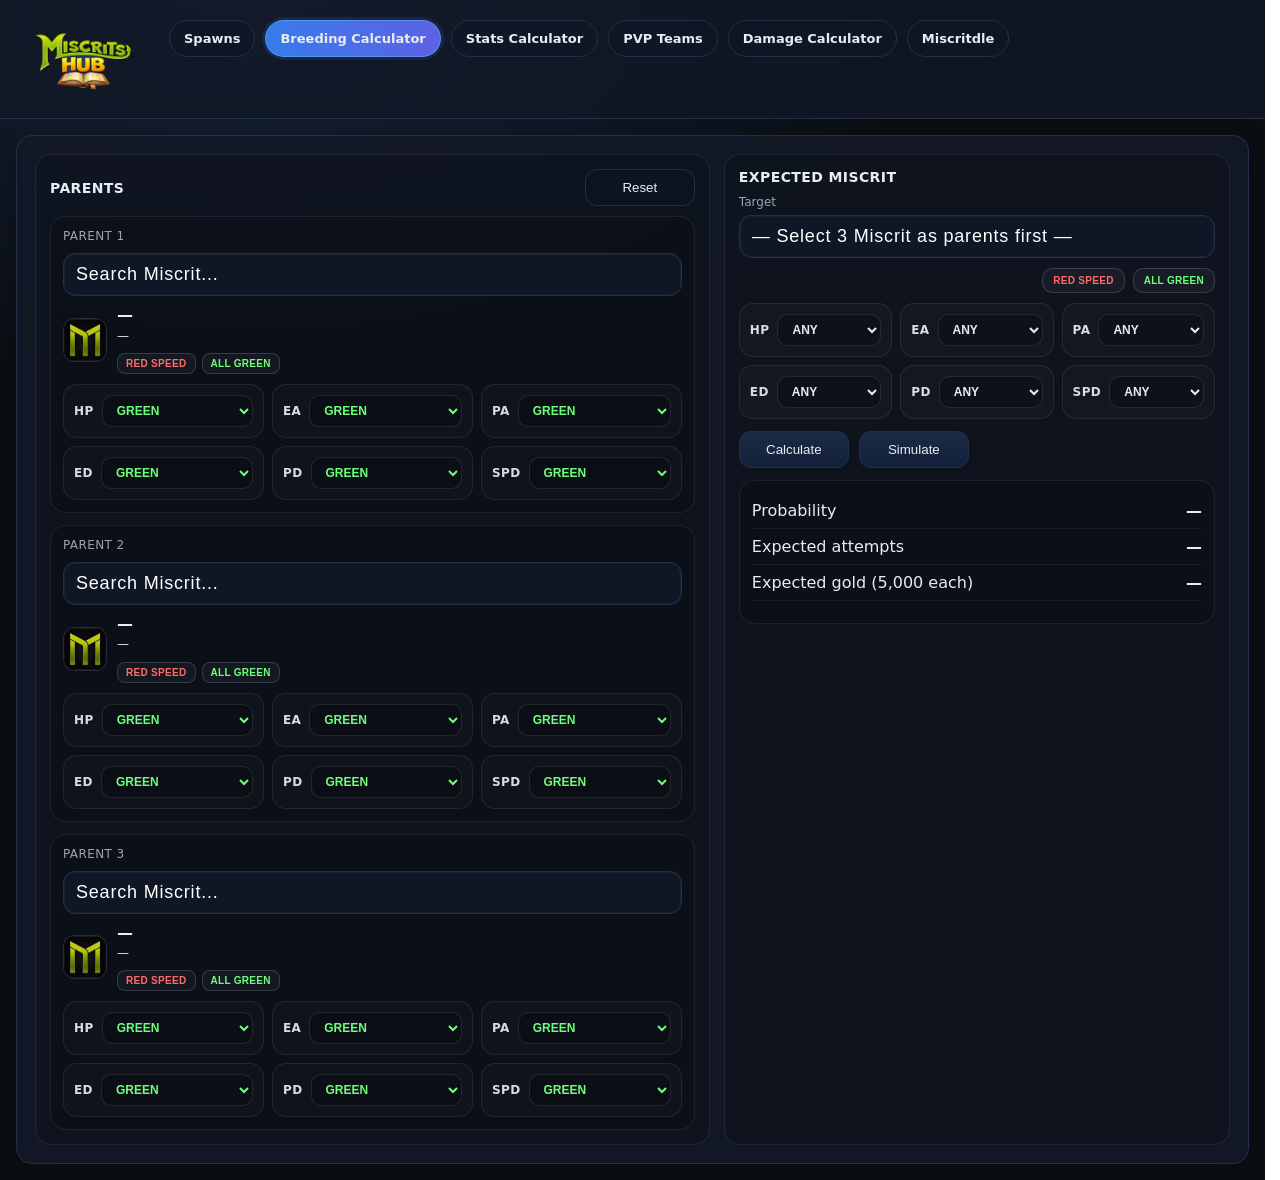
==== html/breeding.html @ 849c6f5f "new format for pvp teams" ====
<!doctype html>
<html lang="es">
<head>
  <meta charset="utf-8" />
  <meta name="viewport" content="width=device-width,initial-scale=1" />
  <title>Breeding Calculator | Miscrits Hub</title>

  <link rel="stylesheet" href="../styles.css" />
  <link rel="stylesheet" href="../styles/breeding_calculator.css" />

  <link rel="icon" href="../assets/images/logo.png" sizes="32x32">
  <link rel="apple-touch-icon" href="../assets/images/logo.png">
</head>

<body>
  <header class="top">
    <div class="wrap topbar">
      <a class="brand" href="../index.html" aria-label="Ir a Miscrits Hub">
        <img src="../assets/images/logo.png" alt="Miscrits Hub" class="brand__logo" draggable="false" />
      </a>

      <nav class="topnav topnav--header" aria-label="Navegación principal">
        <a class="topnav__link" href="../index.html">Spawns</a>
				<a class="topnav__link is-active" href="./breeding.html">Breeding Calculator</a>
        <a class="topnav__link" href="../html/statscalculator.html">Stats Calculator</a>
        <a class="topnav__link" href="./pvp.html">PVP Teams</a>
        <a class="topnav__link" href="./damage.html">Damage Calculator</a>
        <a class="topnav__link" href="./miscritdle.html">Miscritdle</a>
      </nav>
    </div>
  </header>

  <main class="wrap">
    <section class="card breeding">
      <div class="breeding__grid">

        <!-- PARENTS -->
        <div class="breeding__panel">
          <div class="breeding__panelHead">
            <h2 class="breeding__title">Parents</h2>
            <button id="br-reset" class="btn ghost" type="button">Reset</button>
          </div>

          <div class="breeding__parents">

            <!-- Parent A -->
            <div class="br-parent" data-parent="0">
              <div class="br-parent__top">
                <div class="br-parent__label">Parent 1</div>

                <div class="miscritpicker miscritpicker--br">
                  <input id="br-pick-0" class="dmgx__search" type="text" placeholder="Search Miscrit..." autocomplete="off">
                  <div id="br-dd-0" class="miscritpicker__dropdown" hidden></div>
                </div>
								<div class="br-parent__mini">
									<img id="br-avatar-0" class="br-avatar" src="../assets/images/miscrits_avatar/preset_avatar.png" alt="">
									<div class="br-parent__info">
										<div id="br-name-0" class="br-name">—</div>
										<div id="br-meta-0" class="br-meta muted">—</div>

										<div class="br-presets">
											<button class="br-preset" data-parent="0" data-type="red-speed">RED SPEED</button>
											<button class="br-preset" data-parent="0" data-type="all-green">ALL GREEN</button>
										</div>
									</div>
								</div>						
              </div>

              <div class="br-stats">
                <div class="br-stat"><span>HP</span>
                  <select class="br-color" data-parent="0" data-stat="hp">
                    <option>White</option><option selected>Green</option><option>Red</option>
                  </select>
                </div>
                <div class="br-stat"><span>EA</span>
                  <select class="br-color" data-parent="0" data-stat="ea">
                    <option>White</option><option selected>Green</option><option>Red</option>
                  </select>
                </div>
                <div class="br-stat"><span>PA</span>
                  <select class="br-color" data-parent="0" data-stat="pa">
                    <option>White</option><option selected>Green</option><option>Red</option>
                  </select>
                </div>
                <div class="br-stat"><span>ED</span>
                  <select class="br-color" data-parent="0" data-stat="ed">
                    <option>White</option><option selected>Green</option><option>Red</option>
                  </select>
                </div>
                <div class="br-stat"><span>PD</span>
                  <select class="br-color" data-parent="0" data-stat="pd">
                    <option>White</option><option selected>Green</option><option>Red</option>
                  </select>
                </div>
                <div class="br-stat"><span>SPD</span>
                  <select class="br-color" data-parent="0" data-stat="spd">
                    <option>White</option><option selected>Green</option><option>Red</option>
                  </select>
                </div>
              </div>
            </div>

            <!-- Parent B -->
            <div class="br-parent" data-parent="1">
              <div class="br-parent__top">
                <div class="br-parent__label">Parent 2</div>

                <div class="miscritpicker miscritpicker--br">
                  <input id="br-pick-1" class="dmgx__search" type="text" placeholder="Search Miscrit..." autocomplete="off">
                  <div id="br-dd-1" class="miscritpicker__dropdown" hidden></div>
                </div>
								<div class="br-parent__mini">
									<img id="br-avatar-1" class="br-avatar" src="../assets/images/miscrits_avatar/preset_avatar.png" alt="">

									<div class="br-parent__info">
										<div id="br-name-1" class="br-name">—</div>
										<div id="br-meta-1" class="br-meta muted">—</div>

										<div class="br-presets">
											<button class="br-preset" data-parent="1" data-type="red-speed">RED SPEED</button>
											<button class="br-preset" data-parent="1" data-type="all-green">ALL GREEN</button>
										</div>
									</div>
								</div>
              </div>

              <div class="br-stats">
                <div class="br-stat"><span>HP</span>
                  <select class="br-color" data-parent="1" data-stat="hp">
                    <option>White</option><option selected>Green</option><option>Red</option>
                  </select>
                </div>
                <div class="br-stat"><span>EA</span>
                  <select class="br-color" data-parent="1" data-stat="ea">
                    <option>White</option><option selected>Green</option><option>Red</option>
                  </select>
                </div>
                <div class="br-stat"><span>PA</span>
                  <select class="br-color" data-parent="1" data-stat="pa">
                    <option>White</option><option selected>Green</option><option>Red</option>
                  </select>
                </div>
                <div class="br-stat"><span>ED</span>
                  <select class="br-color" data-parent="1" data-stat="ed">
                    <option>White</option><option selected>Green</option><option>Red</option>
                  </select>
                </div>
                <div class="br-stat"><span>PD</span>
                  <select class="br-color" data-parent="1" data-stat="pd">
                    <option>White</option><option selected>Green</option><option>Red</option>
                  </select>
                </div>
                <div class="br-stat"><span>SPD</span>
                  <select class="br-color" data-parent="1" data-stat="spd">
                    <option>White</option><option selected>Green</option><option>Red</option>
                  </select>
                </div>
              </div>
            </div>

            <!-- Parent C -->
            <div class="br-parent" data-parent="2">
              <div class="br-parent__top">
                <div class="br-parent__label">Parent 3</div>

                <div class="miscritpicker miscritpicker--br">
                  <input id="br-pick-2" class="dmgx__search" type="text" placeholder="Search Miscrit..." autocomplete="off">
                  <div id="br-dd-2" class="miscritpicker__dropdown" hidden></div>
                </div>

								<div class="br-parent__mini">
									<img id="br-avatar-2" class="br-avatar" src="../assets/images/miscrits_avatar/preset_avatar.png" alt="">

									<div class="br-parent__info">
										<div id="br-name-2" class="br-name">—</div>
										<div id="br-meta-2" class="br-meta muted">—</div>

										<div class="br-presets">
											<button class="br-preset" data-parent="2" data-type="red-speed">RED SPEED</button>
											<button class="br-preset" data-parent="2" data-type="all-green">ALL GREEN</button>
										</div>
									</div>
								</div>
              </div>

              <div class="br-stats">
                <div class="br-stat"><span>HP</span>
                  <select class="br-color" data-parent="2" data-stat="hp">
                    <option>White</option><option selected>Green</option><option>Red</option>
                  </select>
                </div>
                <div class="br-stat"><span>EA</span>
                  <select class="br-color" data-parent="2" data-stat="ea">
                    <option>White</option><option selected>Green</option><option>Red</option>
                  </select>
                </div>
                <div class="br-stat"><span>PA</span>
                  <select class="br-color" data-parent="2" data-stat="pa">
                    <option>White</option><option selected>Green</option><option>Red</option>
                  </select>
                </div>
                <div class="br-stat"><span>ED</span>
                  <select class="br-color" data-parent="2" data-stat="ed">
                    <option>White</option><option selected>Green</option><option>Red</option>
                  </select>
                </div>
                <div class="br-stat"><span>PD</span>
                  <select class="br-color" data-parent="2" data-stat="pd">
                    <option>White</option><option selected>Green</option><option>Red</option>
                  </select>
                </div>
                <div class="br-stat"><span>SPD</span>
                  <select class="br-color" data-parent="2" data-stat="spd">
                    <option>White</option><option selected>Green</option><option>Red</option>
                  </select>
                </div>
              </div>
            </div>

          </div>
        </div>

        <div class="breeding__panel">
          <div class="breeding__panelHead">
            <h2 class="breeding__title">Expected Miscrit</h2>
          </div>

          <div class="breeding__goal">
            <div class="field">
              <label for="br-target">Target</label>

              <div class="miscritpicker miscritpicker--br">
                <input
                  id="br-target"
                  class="dmgx__search"
                  type="text"
                  placeholder="— Selecciona primero los 3 padres —"
                  autocomplete="off"
                  disabled
                >
                <div id="br-dd-target" class="miscritpicker__dropdown" hidden></div>
              </div>

              <input id="br-target-id" type="hidden" value="">
            </div>

					<div class="br-goalPresets">
						<button class="br-preset br-preset--goal" data-scope="goal" data-type="red-speed" type="button">RED SPEED</button>
						<button class="br-preset br-preset--goal" data-scope="goal" data-type="all-green" type="button">ALL GREEN</button>
					</div>

            <div class="breeding__desired">
              <div class="br-stats br-stats--desired">
                <div class="br-stat"><span>HP</span>
                  <select class="br-desired" data-stat="hp">
                    <option selected>Any</option><option>White</option><option>Green</option><option>Red</option>
                  </select>
                </div>
                <div class="br-stat"><span>EA</span>
                  <select class="br-desired" data-stat="ea">
                    <option selected>Any</option><option>White</option><option>Green</option><option>Red</option>
                  </select>
                </div>
                <div class="br-stat"><span>PA</span>
                  <select class="br-desired" data-stat="pa">
                    <option selected>Any</option><option>White</option><option>Green</option><option>Red</option>
                  </select>
                </div>
                <div class="br-stat"><span>ED</span>
                  <select class="br-desired" data-stat="ed">
                    <option selected>Any</option><option>White</option><option>Green</option><option>Red</option>
                  </select>
                </div>
                <div class="br-stat"><span>PD</span>
                  <select class="br-desired" data-stat="pd">
                    <option selected>Any</option><option>White</option><option>Green</option><option>Red</option>
                  </select>
                </div>
                <div class="br-stat"><span>SPD</span>
                  <select class="br-desired" data-stat="spd">
                    <option selected>Any</option><option>White</option><option>Green</option><option>Red</option>
                  </select>
                </div>
              </div>
            </div>

            <div class="breeding__actions">
              <button id="br-calc" class="btn" type="button">Calculate</button>
              <button id="br-simulate" class="btn" type="button">Simulate</button>
            </div>

            <div id="br-status" class="muted breeding__status"></div>

            <div class="breeding__result">
              <div class="breeding__resultRow">
                <div class="muted">Probability</div>
                <div id="br-prob" class="breeding__value">—</div>
              </div>
              <div class="breeding__resultRow">
                <div class="muted">Expected attempts</div>
                <div id="br-attempts" class="breeding__value">—</div>
              </div>
              <div class="breeding__resultRow">
                <div class="muted">Expected gold (5,000 each)</div>
                <div id="br-gold" class="breeding__value">—</div>
              </div>

              <div class="breeding__breakdown muted" id="br-breakdown"></div>
            </div>
	
						<section id="br-simCard" class="br-sim" hidden>
							<div class="br-sim__head">
								<div class="br-sim__title">Simulation result</div>
								<div class="br-sim__sub muted">Each click rolls a new breeding outcome.</div>
							</div>

							<div class="br-sim__body">
								<div class="br-sim__mini">
									<img id="br-simAvatar" class="br-sim__avatar" src="../assets/images/miscrits_avatar/preset_avatar.png" alt="">
									<div class="br-sim__info">
										<div id="br-simName" class="br-sim__name">—</div>
										<div id="br-simMeta" class="br-sim__meta muted">—</div>
									</div>
								</div>

								<div id="br-simStats" class="br-sim__stats"></div>
							</div>
						</section>


          </div>
        </div>

      </div>
    </section>
  </main>

  <script src="../js/breeding.js"></script>
</body>
</html>
---- styles.css ----
:root{
  --bg:#0b0f14;
  --card:#121926;
  --muted:#9aa4b2;
  --text:#e6edf3;
  --line:#223049;
  --accent:#7aa2ff;
  --accent2:#4ade80;
  --danger:#fb7185;
  --radius:16px;
}

@font-face {
  font-family: "Louis";
  src: url("../assets/fonts/Louis.ttf") format("truetype");
  font-weight: normal;
  font-style: normal;
  font-display: swap;
}

@font-face {
  font-family: "Montserrat";
  src: url("../assets/fonts/Montserrat-Black.otf") format("opentype");
  font-weight: normal;
  font-style: normal;
  font-display: swap;
}

/* ===============================
   Base / Reset
================================ */
*{ box-sizing:border-box; }

html{
  scrollbar-gutter: stable;
  overflow-y: auto;
}

body{
  margin:0;
  font-family: ui-sans-serif, system-ui, -apple-system, Segoe UI, Roboto, Arial;
  background: radial-gradient(1200px 700px at 20% 0%, #15223a 0%, var(--bg) 55%);
  color:var(--text);
}

.wrap{
  max-width:1280px;
  margin:0 auto;
  padding:16px;
  min-width:0;
}

/* ===============================
   Top Header / Nav
================================ */
.top{
  border-bottom:1px solid var(--line);
  background: rgba(18,25,38,.75);
  backdrop-filter: blur(10px);
  position: sticky;
  top: 0;
  z-index: 10;
}

.topbar{
  display:flex;
  align-items:flex-start;
  gap:18px;
  padding-top:14px;
  padding-bottom:14px;
}

.top h1{ margin:8px 0 2px; font-size:28px; }
.top p{ margin:0 0 10px; color:var(--muted); }

.topnav{
  display:flex;
  gap:10px;
}

.topnav__link{
  display:inline-flex;
  align-items:center;
  justify-content:center;
  padding:10px 14px;
  border-radius:999px;
  border:1px solid var(--line);
  background: rgba(15,22,36,.65);
  color: var(--text);
  text-decoration:none;
  font-weight:800;
  font-size:13px;
  transition: border-color .15s ease, transform .15s ease, filter .15s ease;
}

.topnav__link:hover{
  transform: translateY(-1px);
  border-color: rgba(96,165,250,.35);
  filter: brightness(1.05);
}

.topnav__link.is-active{
  background: linear-gradient(90deg, rgba(59,130,246,.95), rgba(99,102,241,.95));
  border-color: rgba(96,165,250,.65);
  box-shadow: 0 0 0 3px rgba(59,130,246,.14);
}

/* ===============================
   Card / Buttons / Inputs
================================ */
.card{
  background: rgba(18,25,38,.9);
  border:1px solid var(--line);
  border-radius: var(--radius);
  box-shadow: 0 10px 30px rgba(0,0,0,.25);
}

.field label{
  display:block;
  font-size:12px;
  color:var(--muted);
  margin:0 0 6px;
}

input[type="text"], select{
  width:100%;
  padding:10px 12px;
  border-radius:12px;
  border:1px solid var(--line);
  outline:none;
  background:#0f1624;
  color:var(--text);
}

input[type="checkbox"]{
  width:auto;
  padding:0;
  border:0;
  background:transparent;
}

input::placeholder{ color:#6b778b; }

.btn{
  padding:10px 12px;
  border-radius:12px;
  border:1px solid var(--line);
  background: linear-gradient(180deg, #1b2a45, #13203a);
  color:var(--text);
  cursor:pointer;
  min-width:110px;
}

.btn:hover{ border-color:#2f4468; }
.btn.ghost{ background:transparent; }

/* ===============================
   Filters
================================ */
.filters{
  display:grid;
  grid-template-columns: 1.2fr .8fr 1fr auto;
  gap:12px;
  padding:14px;
  align-items:end;
}

.actions{
  display:flex;
  gap:10px;
  justify-content:flex-end;
}

/* ===============================
   Meta / Results Grid
================================ */
.meta{ margin:14px 2px; }
#count{ color:var(--muted); font-size:13px; }

.grid{
  display:grid;
  grid-template-columns: repeat(3, 1fr);
  gap:14px;
  padding-bottom:18px;
  min-width:0;
}

.empty{
  grid-column:1/-1;
  padding:18px;
  color:var(--muted);
  text-align:center;
}

/* ===============================
   Miscrit Card
================================ */
.miscrit{
  padding:14px;
  content-visibility: auto;
  contain-intrinsic-size: 200px;
}

.miscrit__head{
  display:flex;
  justify-content:space-between;
  gap:10px;
  align-items:flex-start;
  padding-bottom:10px;
  border-bottom:1px dashed var(--line);
  margin-bottom:10px;
}

.miscrit__left{
  display:flex;
  gap:12px;
  align-items:center;
  min-width:0;
}

.miscrit__avatar{
  width:48px;
  height:48px;
  object-fit:contain;
  border-radius:10px;
  background:#0f1624;
  border:1px solid var(--line);
  flex: 0 0 auto;
}

.miscrit__name{
  margin:0;
  font-size:18px;
}

.miscrit__type{
  color:var(--muted);
  font-size:13px;
  margin-top:4px;
  display:flex;
  align-items:center;
  gap:6px;
}

.type-icon{
  width:18px;
  height:18px;
  object-fit:contain;
  vertical-align:middle;
}

.badge{
  font-size:12px;
  padding:6px 10px;
  border-radius:999px;
  border:1px solid var(--line);
  background:#0f1624;
  font-weight:600;
  flex: 0 0 auto;
}

.badge--common{ color:#d8d8d8; }
.badge--rare{ color:#60a5fa; }
.badge--epic{ color:#00ff00; }
.badge--exotic{ color:#a78bfa; }
.badge--legendary{
  color:#facc15;
  text-shadow: 0 0 6px rgba(250,204,21,.35);
  border-color: rgba(250,204,21,.5);
}

/* ===============================
   Spawns
================================ */
.spawns{
  display:flex;
  flex-direction:column;
  gap:10px;
}

.spawn{
  padding:10px;
  border:1px solid var(--line);
  border-radius:14px;
  background:#0f1624;
  position: relative;
  overflow:hidden;
}

.spawn__top{
  display:flex;
  justify-content:space-between;
  gap:10px;
  align-items:center;
  margin-bottom:6px;
  min-width:0;
}

.spawn__place{ font-weight:600; }
.spawn__lvl{ color:var(--muted); font-size:12px; }

.pills{ display:flex; flex-wrap:wrap; gap:8px; }

.pill{
  font-size:12px;
  padding:6px 10px;
  border-radius:999px;
  border:1px solid var(--line);
  background: rgba(122,162,255,.12);
  color: var(--accent);
}

.spawn::before{
  content:"";
  position:absolute;
  inset:0;
  background-image: var(--spawn-bg);
  background-size: cover;
  background-position: center;
  opacity: 0.12;
  z-index:0;
}

.spawn > *{
  position: relative;
  z-index:1;
}

/* ===============================
   Footer / Pager
================================ */
.footer{
  border-top:1px solid var(--line);
  color:var(--muted);
  background:#0a0e14;
}

.pager{
  display:flex;
  align-items:center;
  justify-content:space-between;
  gap:12px;
  padding:12px 14px;
  margin: 10px 0 16px;
  flex-wrap: wrap;
}

.pager__mid{
  display:flex;
  align-items:center;
  gap:14px;
  color: var(--muted);
  font-size: 13px;
  flex-wrap: wrap;
}

.pager__label{
  display:flex;
  align-items:center;
  gap:8px;
  flex-wrap: wrap;
}

.pager select{ width:auto; }

/* ===============================
   Today Pill
================================ */
.today-pill{
  position: relative;
  display:inline-flex;
  align-items:center;
  cursor:pointer;
  user-select:none;
}

.today-pill input{
  position:absolute;
  left:0;
  top:0;
  width:1px;
  height:1px;
  margin:0;
  opacity:0;
  pointer-events:none;
}

.today-pill__ui{
  display:flex;
  align-items:center;
  gap:12px;
  height:48px;
  min-width:210px;
  padding:0 18px;
  border-radius:999px;
  background:linear-gradient(180deg, #182339, #0f1624);
  border:1px solid rgba(255,255,255,.12);
  box-shadow:
    0 10px 24px rgba(0,0,0,.35),
    inset 0 1px 0 rgba(255,255,255,.06);
  transition:transform .15s ease, border-color .15s ease, box-shadow .15s ease, filter .15s ease;
}

.today-pill__text{
  text-align:center;
  font-weight:800;
  letter-spacing:.6px;
  color:#d6e3ff;
}

.today-pill__icon{
  width:44px;
  height:44px;
  display:grid;
  place-items:center;
  border-radius:14px;
  background:rgba(255,255,255,.06);
  border:1px solid rgba(255,255,255,.10);
}

.today-pill:hover .today-pill__ui{
  transform:translateY(-1px);
  border-color:rgba(96,165,250,.35);
  filter:brightness(1.05);
}

.today-pill input:checked + .today-pill__ui{
  background:linear-gradient(90deg, rgba(59,130,246,.95), rgba(99,102,241,.95));
  border-color:rgba(96,165,250,.65);
  box-shadow:
    0 12px 28px rgba(0,0,0,.45),
    0 0 0 3px rgba(59,130,246,.18),
    inset 0 1px 0 rgba(255,255,255,.14);
}

.today-pill input:checked + .today-pill__ui .today-pill__text{ color:#ffffff; }
.today-pill input:checked + .today-pill__ui .today-pill__icon{
  background:rgba(255,255,255,.18);
  border-color:rgba(255,255,255,.25);
}

.today-pill input:focus-visible + .today-pill__ui{
  outline:3px solid rgba(96,165,250,.5);
  outline-offset:2px;
}

.brand{
  display:flex;
  align-items:flex-start;
  text-decoration:none;
  flex:0 0 auto;
}

.brand__logo{
  height:90px;
  width:auto;
  display:block;
  object-fit:contain;
}

.topnav--header{ margin-top:6px; }

/* ===============================
   Relics
================================ */
.relic-slots{
  display:grid;
  grid-template-columns: repeat(4, 1fr);
  gap:10px;
}

.relic-slot{
  border:1px solid var(--line);
  background:#0f1624;
  border-radius:14px;
  padding:10px;
  min-height:74px;
  display:flex;
  align-items:center;
  justify-content:center;
  gap:10px;
  cursor:pointer;
}

.relic-slot:hover{ border-color: rgba(96,165,250,.35); }

/* ===============================
   MODAL
================================ */
.relic-modal{
  position:fixed;
  inset:0;
  z-index:999;
  display:grid;
  place-items:center;
}

.relic-modal[hidden]{ display:none !important; }

.relic-modal__overlay{
  position:absolute;
  inset:0;
  background: rgba(0,0,0,.65);
  backdrop-filter: blur(4px);
}

.relic-modal__card{
  position:relative;
  width:min(860px, 94vw);
  max-height: min(82vh, 740px);
  overflow:hidden;
  border:1px solid var(--line);
  border-radius:22px;
  background:#0b1220;
  box-shadow: 0 18px 80px rgba(0,0,0,.6);
  display:flex;
  flex-direction:column;
}

.relic-modal__head{
  display:flex;
  align-items:center;
  justify-content:space-between;
  gap:12px;
  padding:14px 16px;
  border-bottom:1px solid var(--line);
}

.relic-modal__title{ font-weight:900; font-size:16px; }

.relic-modal__search{
  padding:12px 16px;
  border-bottom:1px solid var(--line);
}

.relic-modal__search input{ width:100%; }

.relic-modal__grid{
  padding:14px 16px;
  overflow:auto;
  display:grid;
  grid-template-columns: repeat(3, minmax(0, 1fr));
  gap:12px;
}

@media (max-width: 820px){
  .relic-modal__grid{ grid-template-columns: repeat(2, minmax(0, 1fr)); }
}

.relic-item{
  border:1px solid var(--line);
  background:#0f1624;
  border-radius:16px;
  padding:12px;
  display:flex;
  gap:12px;
  align-items:center;
  cursor:pointer;
}

.relic-item:hover{ border-color: rgba(168,85,247,.35); }

.relic-item__img{
  width:44px;
  height:44px;
  object-fit:contain;
  border-radius:12px;
  background: rgba(255,255,255,.04);
}

.relic-item__text{
  display:flex;
  flex-direction:column;
  gap:4px;
  min-width:0;
}

.relic-item__name{
  font-weight:900;
  white-space:nowrap;
  overflow:hidden;
  text-overflow:ellipsis;
}

.relic-item__bonus{
  color:var(--muted);
  font-size:12px;
  font-weight:700;
}

/* SEARCH */
.dmgx__search{
  color: white;
  font-size: 18px;
  width:100%;
  padding: 14px 16px;
  border-radius: 14px;
  border: 1px solid rgba(255,255,255,.10);
  background: rgba(10,14,20,.55);
  box-shadow: inset 0 0 0 1px rgba(90,160,255,.08);
  letter-spacing: .8px;
}

.dmgx__search::placeholder{
  font-size: 18px;
  color: white;
}

/* responsive */
@media (max-width: 1180px){
  .wrap{ max-width: 1100px; }
  .dmgx__grid{ grid-template-columns: 1fr; }
  .dmgx__vs{ margin: 0; font-size: 54px; }
}

.movegrid{
  display: grid;
  grid-template-columns: 1fr 1fr;
  gap: 18px 34px;
  align-items: start;
  padding: 14px 16px;
}

.movegrid__col{
  display: flex;
  flex-direction: column;
  gap: 14px;
  min-width: 0;
}

#moveModal .relic-modal__card{
  max-height: 80vh;
  overflow: auto;
}

.move-card{
  width:260px;
  height:72px;
  border:0;
  padding:0;
  background:transparent;
  cursor:pointer;
  position:relative;
  color:#ffffff;
  -webkit-text-stroke: 1px #5a3a00;
  font-size: 20px;
  font-family: "Montserrat", sans-serif;
  text-transform: uppercase;
}

.move-card__bg{
  position:absolute;
  inset:0;
  background-size:cover;
  background-position:center;
  background-repeat:no-repeat;
  border-radius:14px;
}

.move-card__icon{
  position:absolute;
  left:16px;
  top:50%;
  transform:translateY(-50%);
  width:28px;
  height:28px;
}

.move-card__name{
  position:absolute;
  left:58px;
  right:14px;
  top:14px;
  font-weight:800;
  font-style:italic;
  letter-spacing:.4px;
  text-align:left;
  color:#eaf3ff;
}

.move-card__ap{
  position:absolute;
  left:58px;
  right:14px;
  bottom:12px;
  font-weight:900;
  font-style:italic;
  text-align:left;
  color:#eaf3ff;
}

.move-card.is-enhanced .move-card__name,
.move-card.is-enhanced .move-card__ap{
  color:#ffffff;
  -webkit-text-stroke: 1px #5a3a00;
  font-size: 20px;
  font-family: "Montserrat", sans-serif;
  text-transform: uppercase;
}

.move-card.is-selected{
  outline:2px solid rgba(140,220,255,.9);
  outline-offset:2px;
  border-radius:10px;
  text-transform: uppercase;
}

#openMoveList.move-btn{
  font-family: "Montserrat", sans-serif;
  font-size: 20px;
  position: relative;
  height: 85px;
  padding: 0;
  border: 0;
  background: transparent;
  display: flex;
  align-items: center;
  justify-content: flex-start;
  gap: 12px;
  cursor: pointer;
}

#openMoveList .move-btn__bg{
  position: absolute;
  inset: 0;
  background-size: 100% 100%;
  background-repeat: no-repeat;
  background-position: center;
  border-radius: 14px;
}

#openMoveList .move-btn__icon{
  position: relative;
  width: 28px;
  height: 28px;
  margin-left: 18px;
}

#openMoveList .move-btn__name{
  position: relative;
  margin-top: -25px;
  letter-spacing: .5px;
  text-transform: uppercase;
  color: #ffffff;
  -webkit-text-stroke: 1px #000000;
  text-align: center;
}

#openMoveList .move-btn__ap{
  position: absolute;
  left: 58px;
  bottom: 10px;
  font-weight: 900;
  color: #ffffff;
  -webkit-text-stroke: 1px #000000;
}

.miscritpicker {
  position: relative;
}

@media (max-width: 820px) {
  .miscritdle__controls {
    grid-template-columns: 1fr;
  }
}

@media (max-width: 900px) {
  .miscritdle__header,
  .miscritdle__row {
    gap: 14px;
  }
  .mdcell {
    width: 78px;
    height: 78px;
  }
  .md-elem {
    width: 46px;
    height: 46px;
  }
}

/* =========================
   SEARCH MISCRIT PICKER
========================= */

.miscritpicker--md {
  position: relative;
}

.miscritpicker__dropdown {
  position: absolute;
  z-index: 50;
  left: 0;
  right: 0;
  top: calc(100% + 8px);

  border-radius: 14px;
  border: 1px solid rgba(255,255,255,.10);
  background: rgba(10, 14, 18, .92);
  backdrop-filter: blur(10px);

  max-height: 320px;
  overflow: auto;
  padding: 6px;
  box-shadow: 0 18px 60px rgba(0,0,0,.55);
}

.miscritpicker__item {
  width: 100%;
  display: flex;
  align-items: center;
  gap: 10px;

  padding: 10px 10px;
  border-radius: 12px;
  border: 1px solid transparent;
  background: transparent;

  color: var(--text);
  cursor: pointer;
  text-align: left;
}

.miscritpicker__item:hover,
.miscritpicker__item.is-active {
  background: rgba(255,255,255,.06);
  border-color: rgba(255,255,255,.10);
}

.miscritpicker__avatar {
  width: 26px;
  height: 26px;
  border-radius: 8px;
  object-fit: cover;
  flex: 0 0 auto;
}

.miscritpicker__name {
  font-size: 13px;
  line-height: 1.1;
}

@media (max-width: 980px) {
  .breeding__grid {
    grid-template-columns: 1fr;
  }
  .br-stats {
    grid-template-columns: repeat(2, minmax(0, 1fr));
  }
}

@media (max-width: 820px){
  .br-sim__stats{ grid-template-columns:repeat(2, minmax(0,1fr)); }
}

/* =========================
   STATS CALCULATOR
========================= */

.sc__title{
  margin: 10px 0 14px;
  font-size: 22px;
  line-height: 1.2;
}

.sc__panel{
  padding: 0;
}

.filters.sc__filters{
  grid-template-columns: 1.3fr .6fr auto;
}

.sc__actions{
  display:flex;
  gap:10px;
  justify-content:flex-end;
}

@media (max-width: 980px){
  .filters.sc__filters{ grid-template-columns: 1fr 1fr; }
  .filters.sc__filters .actions{ grid-column:1/-1; }
}

.sc__result{
  margin-top: 14px;
  overflow:hidden;
}

.sc__head{
  padding: 14px;
  display:flex;
  align-items:center;
  gap:12px;
  border-bottom:1px dashed var(--line);
}

.sc__avatar{
  width:56px;
  height:56px;
  object-fit:cover;
  border-radius:12px;
  border:1px solid var(--line);
  background:#0f1624;
  flex:0 0 auto;
}

.sc__headText{
  min-width:0;
}

.sc__name{
  margin:0;
  font-weight:900;
  font-size:20px;
  font-style: italic;
}

.sc__meta{
  margin-top:4px;
  color:var(--muted);
  font-size:12px;
  font-weight:800;
}

.sc__statsgrid{
  display:grid;
  grid-template-columns: repeat(3, minmax(0, 1fr));
  gap:12px;
  padding:14px;
}

@media (max-width: 980px){
  .sc__statsgrid{ grid-template-columns: repeat(2, minmax(0, 1fr)); }
}

@media (max-width: 620px){
  .sc__statsgrid{ grid-template-columns: 1fr; }
}

.scstat{
  border:1px solid var(--line);
  background:#0f1624;
  border-radius:14px;
  padding:12px;
  display:flex;
  flex-direction:column;
  gap:10px;
  min-width:0;
}

.scstat__top{
  display:flex;
  align-items:center;
  justify-content:space-between;
  gap:10px;
}

.scstat__k{
  font-weight:900;
  letter-spacing:.6px;
  text-transform:uppercase;
  font-size:12px;
  color: rgba(255,255,255,.88);
}

.scstat__v{
  font-weight:900;
  font-size:22px;
  color: var(--text);
}

.scstat__color{
  height: 38px;          /* sube un poco */
  line-height: 38px;     /* igual al height para centrar vertical */
  padding: 0 14px;       /* deja aire */
  display: inline-flex;  /* ayuda en algunos browsers */
  align-items: center;   /* centra */
}


.scstat__color[data-val="white"]{ color:#ffffff; }
.scstat__color[data-val="green"]{ color:#6dff7a; }
.scstat__color[data-val="red"]{ color:#ff6b6b; }

.sc__note{
  padding: 0 14px 14px;
  color: var(--muted);
  font-size: 12px;
  line-height: 1.35;
}

.sc__error{
  padding: 0 14px 14px;
  color: var(--danger);
  font-size: 12px;
  white-space: pre-wrap;
}

/* =========================
   STATS CALCULATOR — BONUS UI
========================= */
.sc__bonus{
  margin-top:14px;
  padding:14px;
}

.sc__bonusHead{
  display:flex;
  justify-content:space-between;
  align-items:flex-end;
  gap:14px;
  padding-bottom:10px;
  border-bottom:1px dashed var(--line);
  margin-bottom:12px;
  flex-wrap:wrap;
}

.sc__bonusTitle{
  margin:0;
  font-weight:900;
  letter-spacing:.4px;
  text-transform:uppercase;
}

.sc__bonusMeta{
  color:var(--muted);
  font-size:12px;
  margin-top:6px;
  max-width:720px;
}

.sc__bonusActions{
  display:flex;
  gap:10px;
  align-items:center;
}

.sc__toggle{
  display:flex;
  gap:8px;
  align-items:center;
  font-size:12px;
  color:var(--muted);
  font-weight:900;
  text-transform:uppercase;
  letter-spacing:.3px;
}

.sc__bonusGrid{
  display:grid;
  grid-template-columns: 1.2fr .8fr;
  gap:12px;
  align-items:start;
}

.sc__bonusList{
  border:1px solid var(--line);
  background:#0f1624;
  border-radius:14px;
  overflow:auto;
  max-height: 360px;
}

.sc__bonusRow{
  display:flex;
  justify-content:space-between;
  gap:12px;
  padding:10px 12px;
  border-bottom:1px solid rgba(34,48,73,.6);
  font-size:12px;
}

.sc__bonusRow:last-child{ border-bottom:none; }

.sc__bonusLvl{
  font-weight:900;
  color:#fff;
  letter-spacing:.4px;
}

.sc__bonusTxt{
  color:var(--muted);
  font-weight:800;
  text-align:right;
}

.sc__bonusTotals{
  border:1px solid var(--line);
  background:#0f1624;
  border-radius:14px;
  padding:12px;
}

.sc__totalsGrid{
  margin-top:10px;
  display:grid;
  grid-template-columns: repeat(3, minmax(0, 1fr));
  gap:10px;
}

.sctotal{
  border:1px solid rgba(255,255,255,.10);
  background: rgba(0,0,0,.18);
  border-radius:12px;
  padding:10px;
  display:flex;
  justify-content:space-between;
  align-items:center;
  gap:10px;
}

.sctotal b{
  color:var(--muted);
  font-size:11px;
  font-weight:900;
  letter-spacing:.4px;
  text-transform:uppercase;
}

.sctotal span{
  font-weight:900;
  color:#fff;
}

.sc__empty{
  padding:14px;
  color:var(--muted);
  text-align:center;
}

@media (max-width: 980px){
  .sc__bonusGrid{ grid-template-columns: 1fr; }
  .sc__bonusList{ max-height: 260px; }
}

/* =========================
   STATS CALCULATOR — BONUS SOLO (editable)
========================= */
.sc__bonusSolo{
  margin-top:14px;
  padding:14px;
}

.sc__totalsGrid--inputs .sctotal{
  gap:12px;
}

.sc__bonusInput::-webkit-outer-spin-button,
.sc__bonusInput::-webkit-inner-spin-button{
  -webkit-appearance: none;
  margin: 0;
}

/* Nota más discreta */
.sc__note--small {
  font-size: 12px;
  opacity: 0.7;
}

/* =========================
   BONUS CARDS — LAYOUT PRO
   (2 cards lado a lado)
========================= */

.sc__bonusRow2{
  margin-top: 14px;
  display: grid;
  grid-template-columns: repeat(2, minmax(0, 1fr));
  gap: 14px;
  align-items: stretch;
}

.sc__bonusSolo + .sc__bonusSolo{
  margin-top: 0;
}

.sc__bonusSolo{
  padding: 14px;
  margin-top: 100px;
  max-width: none;
  width: 100%;
  min-height: 220px;
}

.btnRegen{
    padding:10px 12px;
    border-radius:12px;
    border:1px solid var(--line);
    background: linear-gradient(180deg, #1b2a45, #13203a);
    color:var(--text);
    cursor:pointer;
    min-width:110px;
    margin-top: 100px;
}

.btnRegenRelics{
    padding:10px 12px;
    border-radius:12px;
    border:1px solid var(--line);
    background: linear-gradient(180deg, #1b2a45, #13203a);
    color:var(--text);
    cursor:pointer;
    min-width:110px;
}

.sc__input{
  width: 100%;
  height: 42px;

  padding: 0 14px;

  background: linear-gradient(
    180deg,
    #0f1a2b 0%,
    #0b1422 100%
  );

  border: 1px solid rgba(120, 160, 255, 0.25);
  border-radius: 10px;

  color: #eaf0ff;
  font-size: 14px;
  font-weight: 600;

  outline: none;
  transition: border .2s ease, box-shadow .2s ease;
}

.sc__bonusSoloHead{
  padding-bottom: 10px;
  margin-bottom: 12px;
  border-bottom: 1px dashed var(--line);
  display:flex;
  align-items:center;
  justify-content:space-between;
  gap: 12px;
  flex-wrap: nowrap;
}

.sc__bonusTitle{
  font-size: 18px;
  font-weight: 900;
  letter-spacing: .5px;
  text-transform: uppercase;
  margin: 0;
  white-space: nowrap;
}

.sc__bonusActions{
  display:flex;
  align-items:center;
  gap: 10px;
}

/* Toggle más compacto */
.sc__toggle{
  display:flex;
  align-items:center;
  gap: 8px;
  font-size: 11px;
  color: var(--muted);
  font-weight: 900;
  text-transform: uppercase;
  letter-spacing: .3px;
  white-space: nowrap;
}

/* Grid interno de inputs como el screenshot */
.sc__totalsGrid--inputs{
  display:grid;
  grid-template-columns: repeat(3, minmax(0, 1fr));
  gap: 10px;
}

/* Cada “cajita” */
.sc__totalsGrid--inputs .sctotal{
  border-radius: 14px;
  padding: 10px 12px;
  border: 1px solid rgba(255,255,255,.10);
  background: rgba(0,0,0,.18);
  display:flex;
  align-items:center;
  justify-content:space-between;
  gap: 10px;
}

.sc__totalsGrid--inputs .sctotal b{
  font-size: 11px;
  color: var(--muted);
  font-weight: 900;
  letter-spacing: .4px;
  text-transform: uppercase;
}

/* Input “pill” pequeño como tu screenshot */
.sc__bonusInput{
  width: 64px;
  height: 30px;
  padding: 0 10px;
  border-radius: 10px;
  border: 1px solid rgba(255,255,255,.12);
  background: rgba(0,0,0,.25);
  color: var(--text);
  font-weight: 900;
  outline: none;
  text-align: center;
}

.sc__bonusSolo .sc__note--small{
  margin-top: 10px;
  font-size: 11px;
  color: var(--muted);
  opacity: .85;
}

@media (max-width: 980px){
  .sc__bonusRow2{
    grid-template-columns: 1fr;
  }
}

/* ===============================
   Responsive
================================ */
@media (max-width: 980px){
  .filters{ grid-template-columns: 1fr 1fr; }
  .actions{ grid-column:1/-1; justify-content:stretch; }
  .btn{ flex:1; }
  .grid{ grid-template-columns: repeat(2, 1fr); }
  .detail-layout{ grid-template-columns: 1fr; }
  .side{ position: static; }
  .pvp{ grid-template-columns: 1fr; }
}

@media (max-width: 620px){
  .grid{ grid-template-columns: 1fr; }
}

@media (max-width: 620px){
  .topbar{
    flex-direction:column;
    align-items:flex-start;
  }
  .topnav--header{ margin-top:4px; }
  .brand__logo{ height:54px; }
}

/* =========================
   STATS — STAGE LAYOUT (like screenshot)
========================= */
.sc__stage{
  margin-top: 14px;
  display:grid;
  grid-template-columns: 1fr 1fr;
  gap: 18px;
  align-items:start;
}

@media (max-width: 980px){
  .sc__stage{ grid-template-columns: 1fr; }
}

.sc__left{
  display:flex;
  flex-direction:column;
  gap:14px;
  align-items:center;
}

.sc__presets{
  display:flex;
  gap:14px;
  justify-content:center;
  width:100%;
}

.sc__presetBtn{
  min-width: 160px;
}

.sc__avatarWrap{
  display:flex;
  justify-content:center;
  align-items:center;
  padding: 8px 0;
}

.sc__bigAvatar{
  width: 140px;
  height: 140px;
  border-radius: 18px;
  border:1px solid var(--line);
  background:#0f1624;
  object-fit:cover;
}

.sc__result--compact{
  width: 100%;
  max-width: 420px;
}

.sc__resultHead{
  padding: 14px 14px 8px;
  border-bottom: 1px dashed var(--line);
}

.sc__statList{
  padding: 12px 14px 8px;
  display:flex;
  flex-direction:column;
  gap:10px;
}

.scrow{
  display:flex;
  justify-content:space-between;
  align-items:center;
  gap:12px;
  border:1px solid rgba(255,255,255,.10);
  background: rgba(0,0,0,.18);
  border-radius: 12px;
  padding: 10px 12px;
}

.sck{
  font-weight:900;
  text-transform:uppercase;
  letter-spacing:.4px;
  color: var(--muted);
}

.scrow strong{
  font-weight:900;
  font-size: 20px;
}

.sc__right{
  display:flex;
  flex-direction:column;
  gap:14px;
}

.sc__bonusRow{
  display:grid;
  grid-template-columns: 1fr auto;
  gap: 14px;
  align-items:start;
}

.sc__bonusSideBtns{
  display:flex;
  flex-direction:column;
  gap: 10px;
  padding-top: 8px;
}

.btn.is-active{
  background: rgba(90,140,255,.25);
  border-color: rgba(120,170,255,.6);
}

/* =========================
   STAT ICONS
========================= */

.sck{
  display:flex;
  align-items:center;
  gap:8px;
}

.sck::before{
  content:"";
  width:18px;
  height:18px;
  background-size:contain;
  background-repeat:no-repeat;
  background-position:center;
  flex-shrink:0;
}

.sck--hp::before  { background-image: url("./assets/images/icons/hp.png"); }
.sck--spd::before { background-image: url("./assets/images/icons/sp.png"); }
.sck--ea::before  { background-image: url("./assets/images/icons/ea.png"); }
.sck--pa::before  { background-image: url("./assets/images/icons/pa.png"); }
.sck--ed::before  { background-image: url("./assets/images/icons/ed.png"); }
.sck--pd::before  { background-image: url("./assets/images/icons/pd.png"); }

/* =========================
   STATS — COLOR SELECT + COLORING
========================= */

.scrow{
  display:grid;
  grid-template-columns: 1fr 120px auto;
  align-items:center;
}

.sccolor{
  height: 36px;
  line-height: 36px;
  padding: 0 14px;
  display: inline-flex;
  align-items: center;
  justify-content: center;
  .scrow{ overflow: visible; }
}

.scrow[data-color="white"] .sccolor{ color:#ffffff; }
.scrow[data-color="green"] .sccolor{ color:#6dff7a; }
.scrow[data-color="red"]   .sccolor{ color:#ff6b6b; }

.scrow[data-color="white"] strong{ color:#ffffff; }
.scrow[data-color="green"] strong{ color:#6dff7a; }
.scrow[data-color="red"]   strong{ color:#ff6b6b; }

.scrow[data-color="white"]{
  border-color: rgba(255,255,255,.12);
}

.scrow[data-color="green"]{
  border-color: rgba(109,255,122,.25);
  box-shadow: 0 0 0 2px rgba(109,255,122,.10) inset;
}

.scrow[data-color="red"]{
  border-color: rgba(255,107,107,.25);
  box-shadow: 0 0 0 2px rgba(255,107,107,.10) inset;
}

.dmgx__slot.relic-slot{
  width: 70px;
  height: 58px;
}

.dmgx__slots{
  display: flex;
  gap: 16px;
}

.sc__relics {
  max-width: 480px;
  width: 100%;
}

.sc__relicSlots {
  display: flex;
  justify-content: center;
  align-items: center;
  gap: 30px;
}

.sc__bonusSolo{
  margin-top: 0 !important;
}

.sc__bonusRow{
  margin-top: 14px;
}

.btnRegen{
  margin-top: 0 !important;
}

.sc__relics{
  padding: 14px !important;
}

.sc__relicsHead{
  display: flex;
  justify-content: space-between;
  align-items: center;
  gap: 12px;
  padding-bottom: 10px;
  margin-bottom: 12px;
  border-bottom: 1px dashed var(--line);
}

.sc__relicsTitle{
  margin: 0;
  font-weight: 900;
  letter-spacing: .5px;
  text-transform: uppercase;
}

.sc__relicSlots{
  display: flex;
  justify-content: center;
  align-items: center;
  gap: 16px !important;
  padding: 6px 4px 2px;
}

.relic-slot{
  width: 64px;
  height: 64px;
  border-radius: 999px;
  padding: 0;
}

.pvp-carousel {
  overflow: hidden;
}

.pvp-carousel__track {
  overflow: hidden;
  width: 100%;
}

.pvp-marquee {
  display: flex;
  gap: 18px;
  align-items: stretch;
  width: max-content;
  will-change: transform;
}

.team-card.topteam-card {
  flex: 0 0 auto;
  width: 320px;
  max-width: calc(100vw - 80px);
  box-sizing: border-box;
}
.tb__points { font-weight: 700; }
.tb__points.is-over { color: #ff4d4d; }

.tb__slots { display: grid; grid-template-columns: repeat(2, 1fr); gap: 12px; }
.tb__slot { padding: 12px; border-radius: 12px; background: rgba(255,255,255,.04); }
.tb__slotHead { font-weight: 700; margin-bottom: 8px; }
.tb__input { width: 100%; padding: 10px; border-radius: 10px; }

.tb__dd { margin-top: 8px; display: grid; gap: 6px; }
.tb__ddItem { text-align: left; padding: 8px 10px; border-radius: 10px; }
.tb__rar { opacity: .7; font-size: .9em; }

.tb__elemGrid{
  display:grid;
  grid-template-columns: repeat(3, minmax(0, 1fr));
  gap:10px;
  margin-top:10px;
}

.tb__elemBadge{
  display:flex;
  align-items:center;
  gap:10px;
  padding:10px;
  border-radius:12px;
  background: rgba(255,255,255,.03);
  border: 1px solid rgba(255,255,255,.08);
}

.tb__elemBadge img{
  width:20px;
  height:20px;
}

.tb__elemBadge b{
  margin-left:auto;
  font-size:14px;
}

.tb__analysisBlock{
  margin-top: 14px;
}

.tb__analysisTitle{
  font-weight: 800;
  letter-spacing: .04em;
  margin-bottom: 10px;
}

.tb__analysisBody{
  opacity: .9;
}

.tb__muted{ opacity: .7; }

.tb__elemGrid{
  display: grid;
  grid-template-columns: repeat(6, minmax(140px, 1fr));
  gap: 10px;
}

@media (max-width: 1100px){
  .tb__elemGrid{ grid-template-columns: repeat(3, minmax(140px, 1fr)); }
}
@media (max-width: 620px){
  .tb__elemGrid{ grid-template-columns: repeat(2, minmax(140px, 1fr)); }
}

.tb__elemCard{
  border: 1px solid rgba(255,255,255,.12);
  border-radius: 14px;
  padding: 10px 10px 9px;
  background: rgba(255,255,255,.04);
}

.tb__elemCard--good{ box-shadow: 0 0 0 1px rgba(80, 200, 120, .25) inset; }
.tb__elemCard--ok{   box-shadow: 0 0 0 1px rgba(255, 200, 80, .25) inset; }
.tb__elemCard--bad{  box-shadow: 0 0 0 1px rgba(255, 90, 90, .25) inset; }

.tb__elemTop{
  display: flex;
  align-items: center;
  gap: 8px;
  margin-bottom: 8px;
}

.tb__elemIcon{
  width: 22px;
  height: 22px;
  image-rendering: -webkit-optimize-contrast;
}

.tb__elemName{
  text-transform: capitalize;
  font-weight: 700;
  opacity: .95;
}

.tb__elemStats{
  display: flex;
  gap: 8px;
}

.tb__mini{
  flex: 1;
  display: flex;
  align-items: baseline;
  justify-content: space-between;
  padding: 6px 8px;
  border-radius: 10px;
  background: rgba(0,0,0,.22);
  border: 1px solid rgba(255,255,255,.08);
}

.tb__mini span{ opacity: .8; font-size: 12px; }
.tb__mini b{ font-size: 14px; }

.tb__problemsRow{
  display: flex;
  gap: 10px;
  flex-wrap: wrap;
}

.tb__problem{
  display: flex;
  align-items: center;
  gap: 8px;
  padding: 8px 10px;
  border-radius: 12px;
  background: rgba(0,0,0,.22);
  border: 1px solid rgba(255,255,255,.10);
}

.tb__problem img{
  width: 18px;
  height: 18px;
}
.tb__problem span{ text-transform: capitalize; opacity: .9; }
.tb__problem b{ margin-left: 6px; }

.tb__ddMeta{
  margin-left: auto;
  opacity: .75;
  font-size: 12px;
}
.miscritpicker__item{
  display:flex;
  align-items:center;
  gap:10px;
}

.tb__picker,
.tb__slot .miscritpicker {
  position: relative;
}

.tb__slot .tb__dd.miscritpicker__dropdown {
  position: absolute;
  top: calc(100% + 8px);
  left: 0;
  right: 0;
  max-height: 320px;
  overflow: auto;
  z-index: 50;
  border-radius: 14px;
}

.card,
.tb__slots,
.tb__slot {
  overflow: visible;
}

.tb__panel { position: relative; z-index: 1; }
.tb__slots { position: relative; z-index: 2; }

.tb__slot {
  min-height: 110px;
}

.miscritpicker__dropdown[hidden] { display: none !important; }

.tb__picker .tb__input {
  padding-left: 52px;
}

.tb__picked {
  position: absolute;
  left: 12px;
  top: 50%;
  transform: translateY(-50%);
  width: 34px;
  height: 34px;
  border-radius: 10px;
  overflow: hidden;
  pointer-events: none;
  box-shadow: 0 0 0 1px rgba(255,255,255,0.08);
  background: rgba(0,0,0,0.25);
}

.tb__pickedImg {
  width: 100%;
  height: 100%;
  display: block;
  object-fit: cover;
}

.tb__panel {
  display: grid;
  grid-template-columns: 1fr 320px;
  gap: 20px;
  align-items: start;
}

.tb__counterList {
  display: flex;
  flex-direction: column;
  gap: 12px;
}

.tb__counter {
  display: flex;
  gap: 10px;
  align-items: center;
}

.tb__counterAvatar {
  width: 40px;
  height: 40px;
  border-radius: 8px;
}
.tb__panelGrid{
  display: grid;
  grid-template-columns: 1fr 360px;
  gap: 18px;
  align-items: start;
}

.tb__panelLeft{ min-width: 0; }
.tb__panelRight{ min-width: 0; }

.tb__panelBottom{
  grid-column: 1 / -1;
}

.tb__countersGrid{
  display: grid;
  gap: 10px;
}

.tb__countersGrid.is-row{
  grid-auto-flow: column;
  grid-auto-columns: minmax(160px, 1fr);
  overflow-x: auto;
  padding-bottom: 6px;
}

/* Mobile: que no se rompa */
@media (max-width: 420px){
  .scrow{
    grid-template-columns: 1fr auto;
    grid-template-areas:
      "label value"
      "select select";
    row-gap: 8px;
  }
  .scrow .sck{ grid-area: label; }
  .scrow strong{ grid-area: value; justify-self:end; }
  .scrow .sccolor{ grid-area: select; width: 100%; }
}

@media (max-width: 640px) {
  .miscritdle__header { display: none; }

  .miscritdle__board {
    max-width: 100%;
    padding: 0 0 14px;
    gap: 10px;
  }

  .miscritdle__row {
    grid-template-columns: repeat(2, minmax(0, 1fr));
    gap: 8px;
    justify-items: center;

    padding: 10px;
    border: 1px solid rgba(255,255,255,.10);
    background: rgba(0,0,0,.14);
    border-radius: 16px;
  }

  .mdcell {
    width: 100%;
    max-width: 150px;
    height: auto;
    aspect-ratio: 4 / 3;
    border-radius: 14px;

    position: relative;
    padding-top: 16px;
  }

  .md-avatar { width: 100%; height: 100%; object-fit: cover; }
  .md-elem   { width: 58%; height: 58%; }

  .mdcell::before {
    content: attr(data-label);
    position: absolute;
    top: 6px;
    left: 8px;
    right: 8px;
    font-size: 10px;
    font-weight: 900;
    letter-spacing: .08em;
    text-transform: uppercase;
    color: rgba(255,255,255,.85);
    text-shadow: 0 2px 8px rgba(0,0,0,.45);
    white-space: nowrap;
    overflow: hidden;
    text-overflow: ellipsis;
    pointer-events: none;
    text-align: center;
  }

  .mdtext { font-size: 12px; padding: 6px; }

  @media (min-width: 430px) {
    .miscritdle__row {
      grid-template-columns: repeat(3, minmax(0, 1fr));
      justify-items: center;
    }
    .mdcell { max-width: 130px; aspect-ratio: 1 / 1; }
  }
}
---- styles/breeding_calculator.css ----
/* =========================
   BREEDING CALCULATOR
========================= */

.breeding__hero p { margin-top: 8px; }
.breeding__note { margin-top: 10px; font-size: 12px; }

.breeding {
  padding: 18px;
}

.breeding__grid {
  display: grid;
  grid-template-columns: 1.2fr .9fr;
  gap: 14px;
}

.breeding__panel {
  border-radius: 16px;
  border: 1px solid rgba(255,255,255,.08);
  background: rgba(0,0,0,.14);
  padding: 14px;
}

.breeding__panelHead {
  display: flex;
  align-items: center;
  justify-content: space-between;
  gap: 12px;
  margin-bottom: 10px;
}

.breeding__title {
  margin: 0;
  font-size: 14px;
  letter-spacing: .4px;
  text-transform: uppercase;
  color: var(--text);
}

.breeding__parents {
  display: grid;
  gap: 12px;
}

.br-parent {
  border-radius: 16px;
  border: 1px solid rgba(255,255,255,.08);
  background: rgba(0,0,0,.18);
  padding: 12px;
}

.br-parent__top {
  display: grid;
  gap: 10px;
}

.br-parent__label {
  font-size: 12px;
  color: var(--muted);
  letter-spacing: .4px;
  text-transform: uppercase;
}

.br-parent__mini {
  display: flex;
  align-items: center;
  gap: 10px;
}

.br-avatar {
  width: 44px;
  height: 44px;
  border-radius: 12px;
  object-fit: cover;
  border: 1px solid rgba(255,255,255,.10);
  background: rgba(255,255,255,.02);
}

.br-name {
  font-weight: 800;
  color: var(--text);
  line-height: 1.1;
}

.br-meta {
  font-size: 12px;
  line-height: 1.1;
}

.br-stats {
  margin-top: 10px;
  display: grid;
  grid-template-columns: repeat(3, minmax(0, 1fr));
  gap: 8px;
}

.br-stats--desired {
  margin-top: 10px;
}

.br-stat {
  display: flex;
  align-items: center;
  justify-content: space-between;
  gap: 8px;
  padding: 10px 10px;
  border-radius: 14px;
  border: 1px solid rgba(255,255,255,.08);
  background: rgba(255,255,255,.02);
  color: var(--text);
}

.br-stat span {
  font-size: 12px;
  font-weight: 900;
  letter-spacing: .4px;
  text-transform: uppercase;
  color: rgba(255,255,255,.85);
}

.br-color,
.br-desired,
.br-select {
  height: 32px;
  border-radius: 10px;
  border: 1px solid rgba(255,255,255,.10);
  background: rgba(0,0,0,.25);
  color: var(--text);
  padding: 0 10px;
  outline: none;
  font-size: 12px;
}

.breeding__goal .field label {
  display: block;
  font-size: 12px;
  color: var(--muted);
  margin-bottom: 6px;
}

.br-help {
  margin-top: 6px;
  font-size: 12px;
}

.breeding__subtitle {
  margin-top: 12px;
  font-size: 12px;
  color: var(--muted);
  letter-spacing: .4px;
  text-transform: uppercase;
}

.breeding__actions {
  display: flex;
  gap: 10px;
  margin-top: 12px;
}

.breeding__status {
  margin-top: 10px;
  font-size: 12px;
}

.breeding__result {
  margin-top: 12px;
  border-radius: 16px;
  border: 1px solid rgba(255,255,255,.08);
  background: rgba(0,0,0,.18);
  padding: 12px;
}

.breeding__resultRow {
  display: flex;
  align-items: baseline;
  justify-content: space-between;
  gap: 12px;
  padding: 8px 0;
  border-bottom: 1px solid rgba(255,255,255,.06);
}

.breeding__resultRow:last-child {
  border-bottom: none;
}

.breeding__value {
  font-weight: 900;
  color: var(--text);
}

.breeding__breakdown {
  margin-top: 10px;
  white-space: pre-wrap;
  font-family: ui-monospace, SFMono-Regular, Menlo, Monaco, Consolas, "Liberation Mono", "Courier New", monospace;
  font-size: 11px;
  line-height: 1.35;
}

/* =========================
   BREEDING COLOR SELECTS
========================= */

.br-color,
.br-desired {
  font-weight: 800;
  text-transform: uppercase;
}

.br-color[data-val="White"],
.br-desired[data-val="White"] {
  color: #ffffff;
}

.br-color[data-val="Green"],
.br-desired[data-val="Green"] {
  color: #6dff7a;
}

.br-color[data-val="Red"],
.br-desired[data-val="Red"] {
  color: #ff6b6b;
}

/* =========================
   BREEDING PRESETS
========================= */

.br-parent__info {
  display: flex;
  flex-direction: column;
  gap: 6px;
}

.br-presets {
  display: flex;
  gap: 6px;
  margin-top: 4px;
}

.br-preset {
  font-size: 10px;
  padding: 4px 8px;
  border-radius: 8px;
  border: 1px solid rgba(255,255,255,.15);
  background: rgba(255,255,255,.04);
  color: var(--text);
  font-weight: 800;
  letter-spacing: .3px;
  cursor: pointer;
  transition: all .15s ease;
}

.br-preset:hover {
  background: rgba(255,255,255,.12);
}

.br-preset[data-type="red-speed"] {
  color: #ff6b6b;
}

.br-preset[data-type="all-green"] {
  color: #6dff7a;
}

/* =========================
   BREEDING GOAL PRESETS
========================= */

.br-goalPresets{
  display:flex;
  gap:8px;
  margin-top:10px;
  justify-content:flex-end;
}

.br-preset--goal{
  font-size:10px;
  padding:6px 10px;
  border-radius:10px;
  border:1px solid rgba(255,255,255,.15);
  background:rgba(255,255,255,.04);
  color:var(--text);
  font-weight:900;
  letter-spacing:.3px;
  cursor:pointer;
}

.br-preset--goal[data-type="red-speed"]{ color:#ff6b6b; }
.br-preset--goal[data-type="all-green"]{ color:#6dff7a; }

#btnNegateElement.is-active{
  outline: 2px solid rgba(255,255,255,.2);
  filter: brightness(1.1);
}

/* =========================
   BREEDING SIMULATION CARD
========================= */

.br-sim{
  margin-top:14px;
  border-radius:14px;
  border:1px solid rgba(255,255,255,.10);
  background:rgba(0,0,0,.18);
  padding:14px;
}

.br-sim__head{
  display:flex;
  justify-content:space-between;
  align-items:flex-end;
  gap:10px;
  margin-bottom:12px;
}

.br-sim__title{
  font-weight:900;
  text-transform:uppercase;
  letter-spacing:.5px;
}

.br-sim__mini{
  display:flex;
  gap:10px;
  align-items:center;
  margin-bottom:12px;
}

.br-sim__avatar{
  width:52px;
  height:52px;
  border-radius:12px;
  object-fit:cover;
  border:1px solid rgba(255,255,255,.10);
  background:rgba(255,255,255,.03);
}

.br-sim__name{
  font-weight:900;
  letter-spacing:.2px;
}

.br-sim__stats{
  display:grid;
  grid-template-columns:repeat(3, minmax(0,1fr));
  gap:10px;
}

.br-simStat{
  border-radius:12px;
  border:1px solid rgba(255,255,255,.10);
  background:rgba(255,255,255,.03);
  padding:10px;
  display:flex;
  justify-content:space-between;
  align-items:center;
  gap:10px;
}

.br-simStat__k{
  font-size:12px;
  color:var(--muted);
  font-weight:800;
  text-transform:uppercase;
}

.br-simStat__v{
  font-weight:900;
  text-transform:uppercase;
}

.br-simStat__v[data-val="White"]{ color:#fff; }
.br-simStat__v[data-val="Green"]{ color:#6dff7a; }
.br-simStat__v[data-val="Red"]{ color:#ff6b6b; }
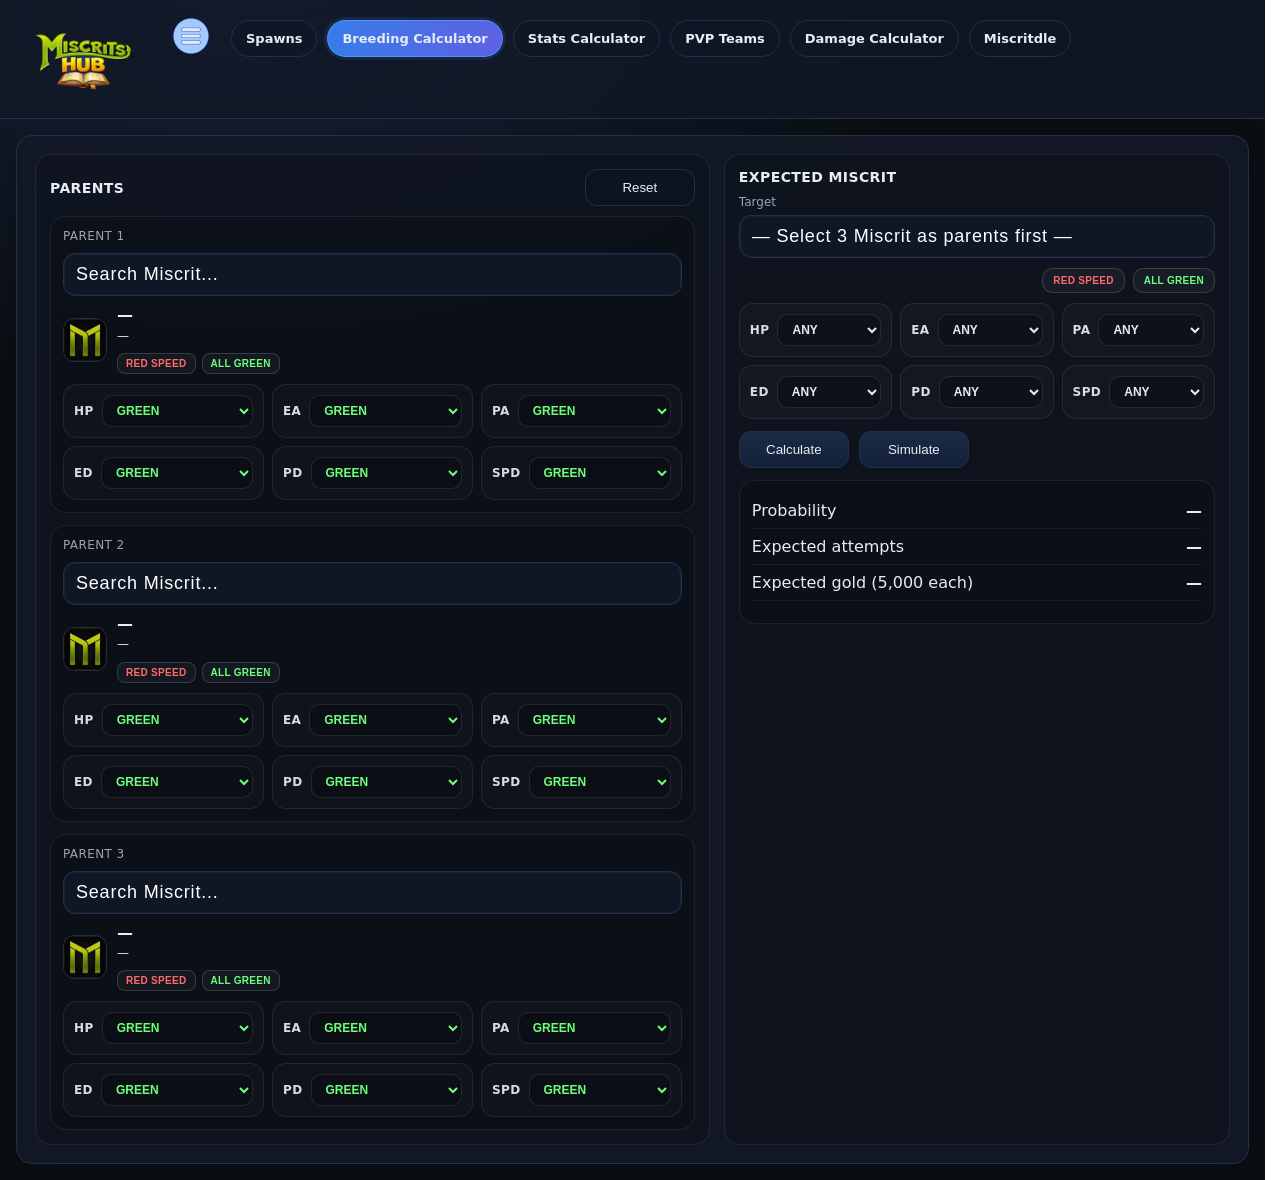
==== commit a0d8bc65: "mobile versions fixed" ====
--- a/html/breeding.html
+++ b/html/breeding.html
@@ -18,8 +18,15 @@
       <a class="brand" href="../index.html" aria-label="Ir a Miscrits Hub">
         <img src="../assets/images/logo.png" alt="Miscrits Hub" class="brand__logo" draggable="false" />
       </a>
-
-      <nav class="topnav topnav--header" aria-label="Navegación principal">
+      <button class="navToggle" id="navToggle"
+              type="button"
+              aria-label="Abrir menú"
+              aria-controls="mainNav"
+              aria-expanded="false">
+              <img class="navToggle__icon" src="../assets/images/icons/menu.png" alt="">
+      </button>
+
+      <nav id="mainNav" class="topnav topnav--header" aria-label="Navegación principal">
         <a class="topnav__link" href="../index.html">Spawns</a>
 				<a class="topnav__link is-active" href="./breeding.html">Breeding Calculator</a>
         <a class="topnav__link" href="../html/statscalculator.html">Stats Calculator</a>
@@ -336,5 +343,6 @@
   </main>
 
   <script src="../js/breeding.js"></script>
+  <script src="../js/nav.js" defer></script>
 </body>
 </html>
--- a/styles.css
+++ b/styles.css
@@ -1957,3 +1957,285 @@
     .mdcell { max-width: 130px; aspect-ratio: 1 / 1; }
   }
 }
+
+/* =========================
+   Mobile Nav
+========================= */
+
+.navToggle{
+  display:none;
+  background:transparent;
+  border:1px solid rgba(255,255,255,.12);
+  border-radius:999px;
+  padding:10px 12px;
+  cursor:pointer;
+  align-items:center;
+  justify-content:center;
+  gap:6px;
+}
+
+.navToggle__bar{
+  display:block;
+  width:18px;
+  height:2px;
+  background:rgba(230,237,243,.9);
+  border-radius:2px;
+  margin:3px 0;
+}
+
+@media (max-width: 820px){
+  .topbar{
+    position:relative;
+    gap:12px;
+  }
+
+  .navToggle{
+    display:flex;
+    margin-left:auto;
+  }
+
+  .topnav--header{
+    display:none;
+    position:absolute;
+    right:0;
+    top:calc(100% + 10px);
+    z-index:50;
+
+    width:min(320px, calc(100vw - 24px));
+    padding:10px;
+    border-radius:16px;
+
+    background:rgba(18,25,38,.96);
+    border:1px solid rgba(255,255,255,.10);
+    box-shadow:0 20px 50px rgba(0,0,0,.45);
+    
+    flex-direction:column;
+    align-items:stretch;
+    gap:8px;
+  }
+
+  .topnav--header.is-open{
+    display:flex;
+  }
+
+  .topnav--header .topnav__link{
+    display:block;
+    width:100%;
+    text-align:left;
+    padding:12px 14px;
+    border-radius:12px;
+  }
+}
+
+.navToggle { display: none; }
+
+@media (max-width: 820px){
+  .navToggle { display: inline-flex; }
+
+  #mainNav{
+    display: none;
+    position: absolute;
+    top: 64px;
+    right: 16px;
+    left: 16px;
+    padding: 12px;
+    border-radius: 16px;
+    background: rgba(10,14,20,.95);
+    border: 1px solid rgba(255,255,255,.08);
+    flex-direction: column;
+    gap: 8px;
+    z-index: 50;
+  }
+
+  #mainNav.is-open{
+    display: flex;
+  }
+}
+
+@media (max-width: 820px) {
+  .topnav {
+    position: absolute;
+    top: calc(100% + 8px);
+    right: 0;
+    left: auto;
+
+    width: min(260px, 90vw);
+    padding: 12px;
+
+    background: linear-gradient(180deg, #0e1624, #0b1220);
+    border: 1px solid #1f2a44;
+    border-radius: 14px;
+
+    display: none;
+    z-index: 1000;
+  }
+
+  .topnav.is-open {
+    display: flex;
+    flex-direction: column;
+    gap: 8px;
+  }
+}
+
+.topbar {
+  position: relative;
+}
+
+/* =========================================================
+   MOBILE
+========================================================= */
+@media (max-width: 460px){
+
+  html, body{ width:100%; overflow-x:hidden; }
+  .wrap{ padding: 12px; }
+
+  /* ===============================
+     HEADER
+  =============================== */
+  .topbar{
+    flex-direction: column;
+    align-items: stretch;
+    gap: 10px;
+  }
+
+  .brand{ align-items:center; }
+  .brand__logo{ height: 56px; }
+
+  .top h1{ font-size: 22px; }
+  .top p{ font-size: 13px; margin-bottom: 6px; }
+
+  .navToggle{ display:inline-flex; margin-left:auto; }
+
+  .topnav{
+    display:none;
+    position:absolute;
+    top: calc(100% + 10px);
+    left: 12px;
+    right: 12px;
+    width: auto;
+
+    padding: 12px;
+    border-radius: 16px;
+    background: rgba(10,14,20,.96);
+    border: 1px solid rgba(255,255,255,.10);
+    box-shadow: 0 20px 50px rgba(0,0,0,.45);
+
+    flex-direction: column;
+    gap: 8px;
+    z-index: 1000;
+  }
+
+  .topnav.is-open{ display:flex; }
+
+  .topnav .topnav__link{
+    width:100%;
+    justify-content:flex-start;
+    padding: 12px 14px;
+    border-radius: 12px;
+    font-size: 14px;
+  }
+
+  /* ===============================
+     FILTERS
+  =============================== */
+  .filters{
+    grid-template-columns: 1fr;
+    gap: 10px;
+  }
+  .actions{
+    justify-content: stretch;
+  }
+  .actions .btn{
+    width: 100%;
+    min-width: 0;
+  }
+
+  /* ===============================
+     GRID
+  =============================== */
+  .grid{
+    grid-template-columns: 1fr;
+    gap: 12px;
+  }
+
+  /* ===============================
+     Relics
+  =============================== */
+  .relic-slots{ grid-template-columns: repeat(4, minmax(0, 1fr)); gap: 8px; }
+  .relic-slot{
+    min-height: 64px;
+  }
+
+  .sc__relicSlots{
+    gap: 10px !important;
+    flex-wrap: wrap;
+  }
+  .movegrid{
+    grid-template-columns: 1fr;
+    gap: 12px;
+  }
+  .move-card{
+    width: 100%;
+    max-width: 100%;
+  }
+  #openMoveList.move-btn{
+    width: 100%;
+  }
+
+  /* ===============================
+     MODALS
+  =============================== */
+  .relic-modal__card{
+    width: min(94vw, 520px);
+    max-height: 82vh;
+  }
+  .relic-modal__grid{
+    grid-template-columns: repeat(2, minmax(0, 1fr));
+  }
+
+  .tb__panelGrid{
+    grid-template-columns: 1fr !important;
+    grid-template-areas:
+      "left"
+      "right"
+      "bottom";
+    gap: 14px;
+  }
+
+  .tb__countersGrid.is-row{
+    grid-auto-columns: minmax(150px, 1fr);
+    overflow-x: auto;
+    -webkit-overflow-scrolling: touch;
+  }
+
+  .tb__elemGrid{
+    grid-template-columns: repeat(2, minmax(0, 1fr)) !important;
+  }
+
+  /* ===============================
+     PVP cards — ancho controlado
+  =============================== */
+  .team-card.topteam-card{
+    width: 300px;
+    max-width: calc(100vw - 40px);
+  }
+}
+.navToggle{
+  width: 44px;
+  height: 44px;
+  padding: 0;
+  border: 0;
+  background: transparent;
+  display: grid;
+  place-items: center;
+  cursor: pointer;
+}
+
+.navToggle__icon{
+  width: 36px;
+  height: 36px;
+  display: block;
+  user-select: none;
+  -webkit-user-drag: none;
+}
+
--- a/styles/breeding_calculator.css
+++ b/styles/breeding_calculator.css
@@ -372,4 +372,87 @@
 
 .br-simStat__v[data-val="White"]{ color:#fff; }
 .br-simStat__v[data-val="Green"]{ color:#6dff7a; }
-.br-simStat__v[data-val="Red"]{ color:#ff6b6b; }+.br-simStat__v[data-val="Red"]{ color:#ff6b6b; }
+
+/* =========================================================
+   BREEDING — Mobile
+========================================================= */
+@media (max-width: 460px){
+
+  .breeding{ padding: 12px; }
+
+  .breeding__grid{
+    grid-template-columns: 1fr;
+    gap: 12px;
+  }
+
+  .breeding__panel{ padding: 12px; }
+
+  .breeding__panelHead{
+    flex-wrap: wrap;
+    align-items: flex-start;
+    gap: 8px;
+  }
+
+  .br-parent__top{ gap: 8px; }
+
+  .br-stats{
+    grid-template-columns: repeat(2, minmax(0, 1fr));
+    gap: 8px;
+  }
+
+  @media (max-width: 360px){
+    .br-stats{ grid-template-columns: 1fr; }
+  }
+
+  .br-stat{
+    padding: 9px 10px;
+    border-radius: 12px;
+  }
+
+  .br-color,
+  .br-desired,
+  .br-select{
+    width: 100%;
+    max-width: 100%;
+  }
+
+  .br-stat span{ font-size: 11px; }
+  .br-color, .br-desired, .br-select{ height: 34px; }
+
+  .breeding__actions{
+    flex-wrap: wrap;
+  }
+  .breeding__actions .btn{
+    flex: 1 1 160px;
+    min-width: 0;
+  }
+
+  .br-presets{
+    flex-wrap: wrap;
+    gap: 8px;
+  }
+
+  .br-goalPresets{
+    justify-content: flex-start;
+    flex-wrap: wrap;
+    gap: 8px;
+  }
+
+  .br-sim__stats{
+    grid-template-columns: repeat(2, minmax(0, 1fr));
+    gap: 10px;
+  }
+
+  @media (max-width: 360px){
+    .br-sim__stats{ grid-template-columns: 1fr; }
+  }
+
+  .br-avatar{ width: 40px; height: 40px; border-radius: 10px; }
+  .br-sim__avatar{ width: 46px; height: 46px; border-radius: 10px; }
+
+  .breeding__breakdown{
+    font-size: 10.5px;
+    line-height: 1.3;
+  }
+}
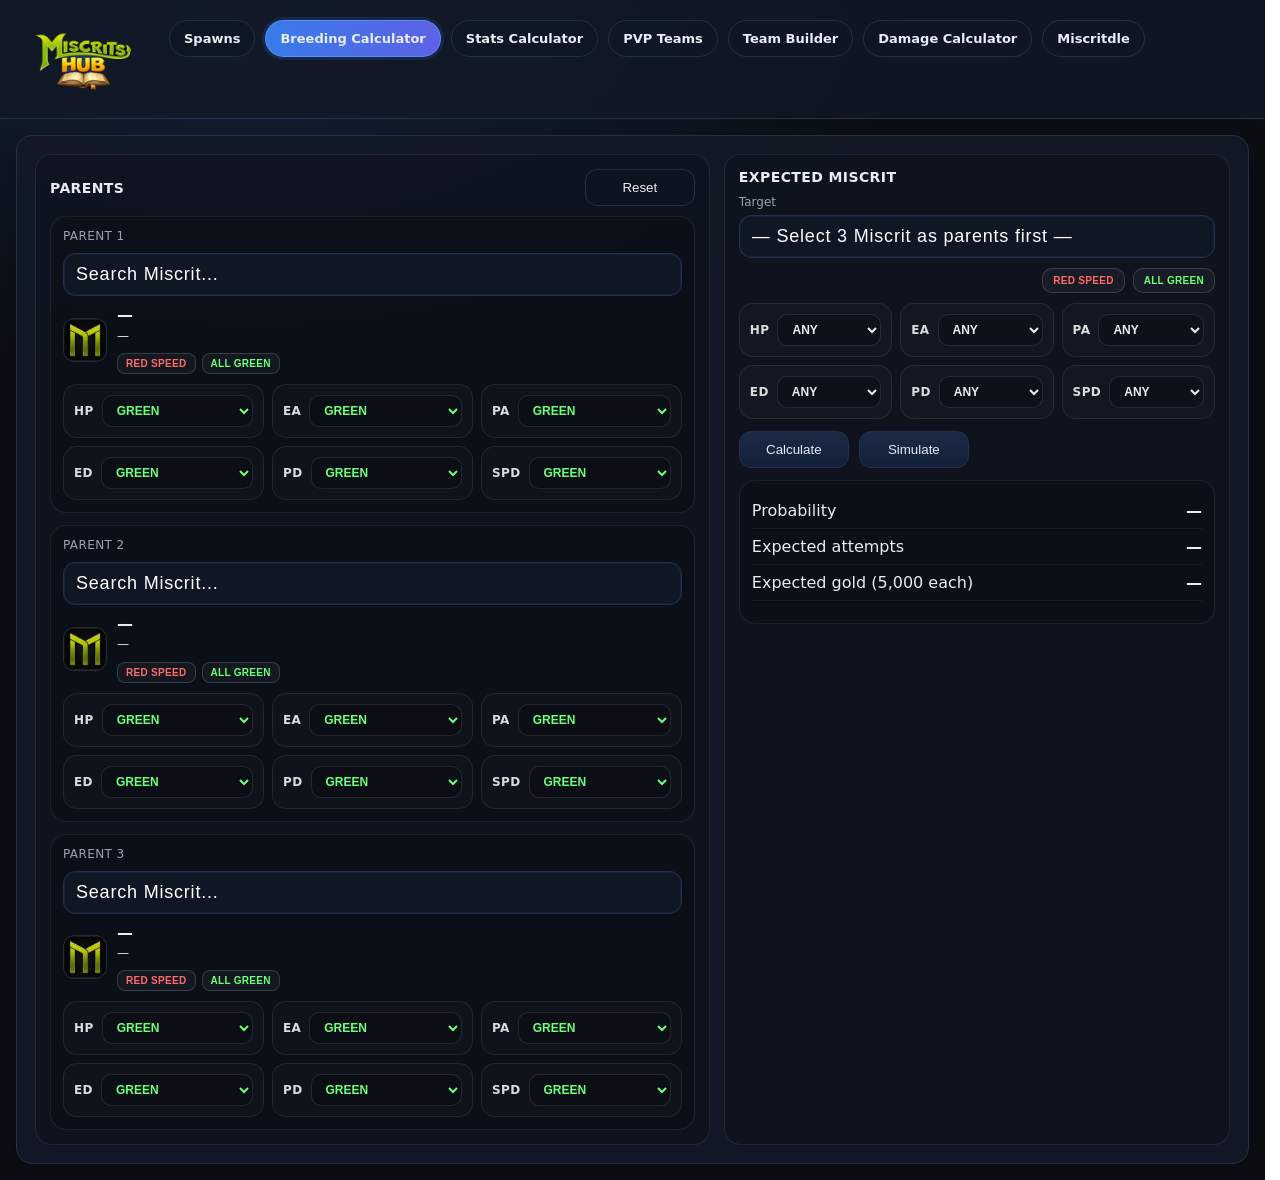
==== commit 35af82ca: "TeamBuilder beta" ====
--- a/html/breeding.html
+++ b/html/breeding.html
@@ -31,6 +31,7 @@
 				<a class="topnav__link is-active" href="./breeding.html">Breeding Calculator</a>
         <a class="topnav__link" href="../html/statscalculator.html">Stats Calculator</a>
         <a class="topnav__link" href="./pvp.html">PVP Teams</a>
+        <a class="topnav__link" href="../html/teambuilder.html">Team Builder</a>
         <a class="topnav__link" href="./damage.html">Damage Calculator</a>
         <a class="topnav__link" href="./miscritdle.html">Miscritdle</a>
       </nav>
--- a/styles.css
+++ b/styles.css
@@ -2226,9 +2226,15 @@
   padding: 0;
   border: 0;
   background: transparent;
-  display: grid;
+  display: none;
   place-items: center;
   cursor: pointer;
+}
+
+@media (max-width: 820px){
+  .navToggle{
+    display: grid;
+  }
 }
 
 .navToggle__icon{
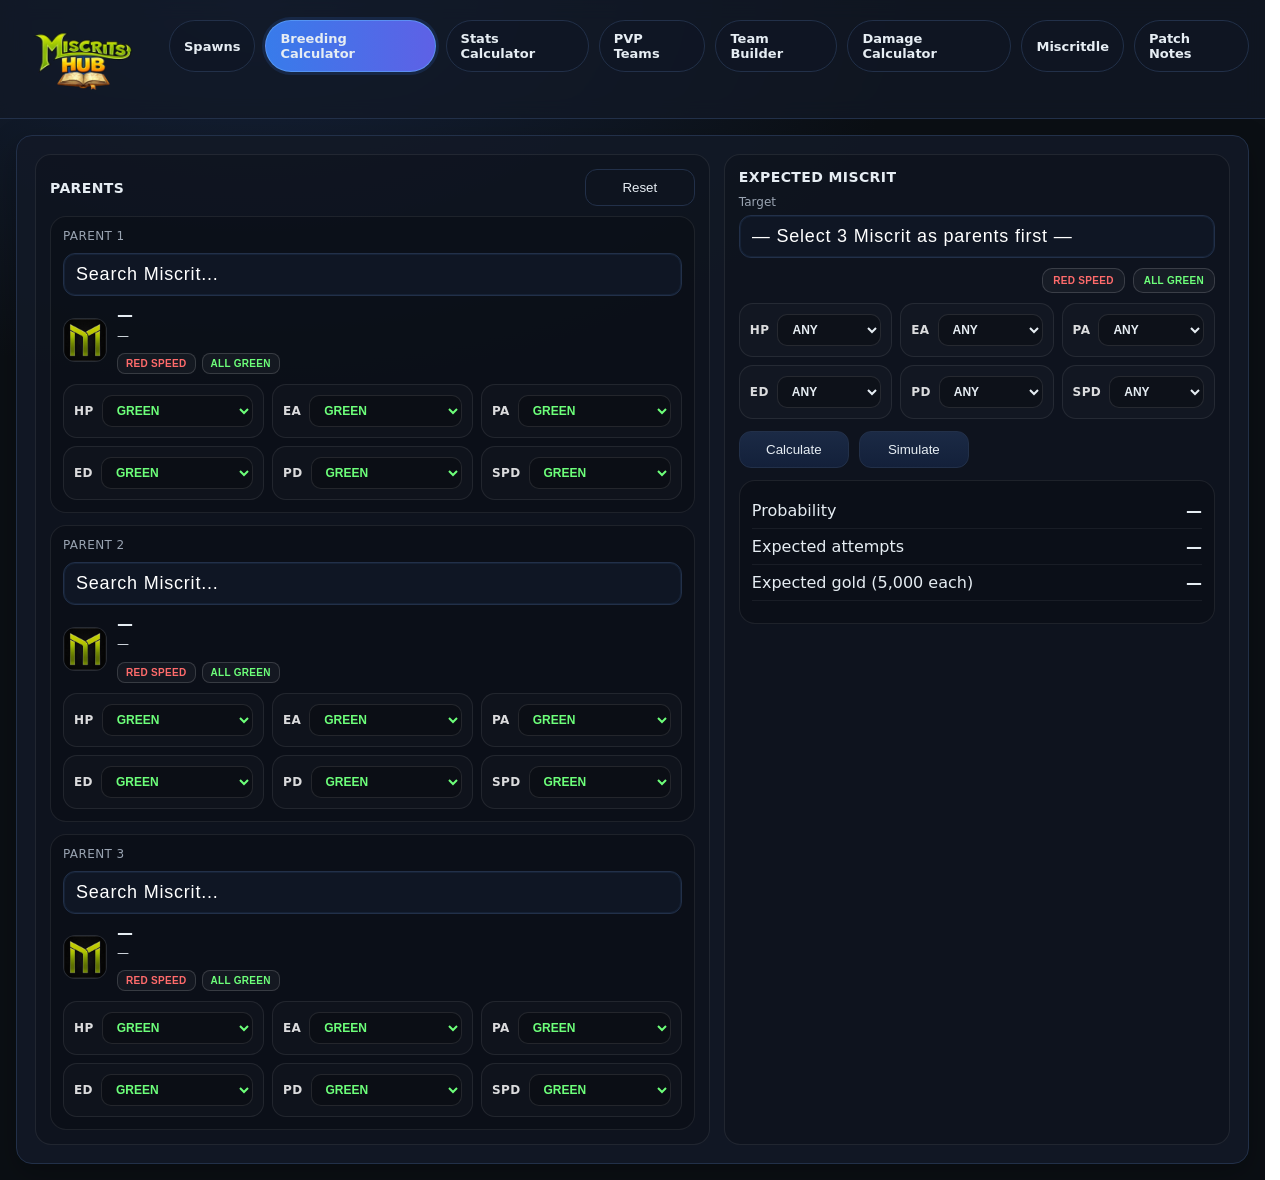
==== commit 55713b55: "Added patch notes" ====
--- a/html/breeding.html
+++ b/html/breeding.html
@@ -28,12 +28,13 @@
 
       <nav id="mainNav" class="topnav topnav--header" aria-label="Navegación principal">
         <a class="topnav__link" href="../index.html">Spawns</a>
-				<a class="topnav__link is-active" href="./breeding.html">Breeding Calculator</a>
+				<a class="topnav__link is-active" href="../breeding.html">Breeding Calculator</a>
         <a class="topnav__link" href="../html/statscalculator.html">Stats Calculator</a>
         <a class="topnav__link" href="./pvp.html">PVP Teams</a>
         <a class="topnav__link" href="../html/teambuilder.html">Team Builder</a>
-        <a class="topnav__link" href="./damage.html">Damage Calculator</a>
-        <a class="topnav__link" href="./miscritdle.html">Miscritdle</a>
+        <a class="topnav__link" href="../damage.html">Damage Calculator</a>
+        <a class="topnav__link" href="../miscritdle.html">Miscritdle</a>
+        <a class="topnav__link" href="../html/patchs.html">Patch Notes</a>
       </nav>
     </div>
   </header>
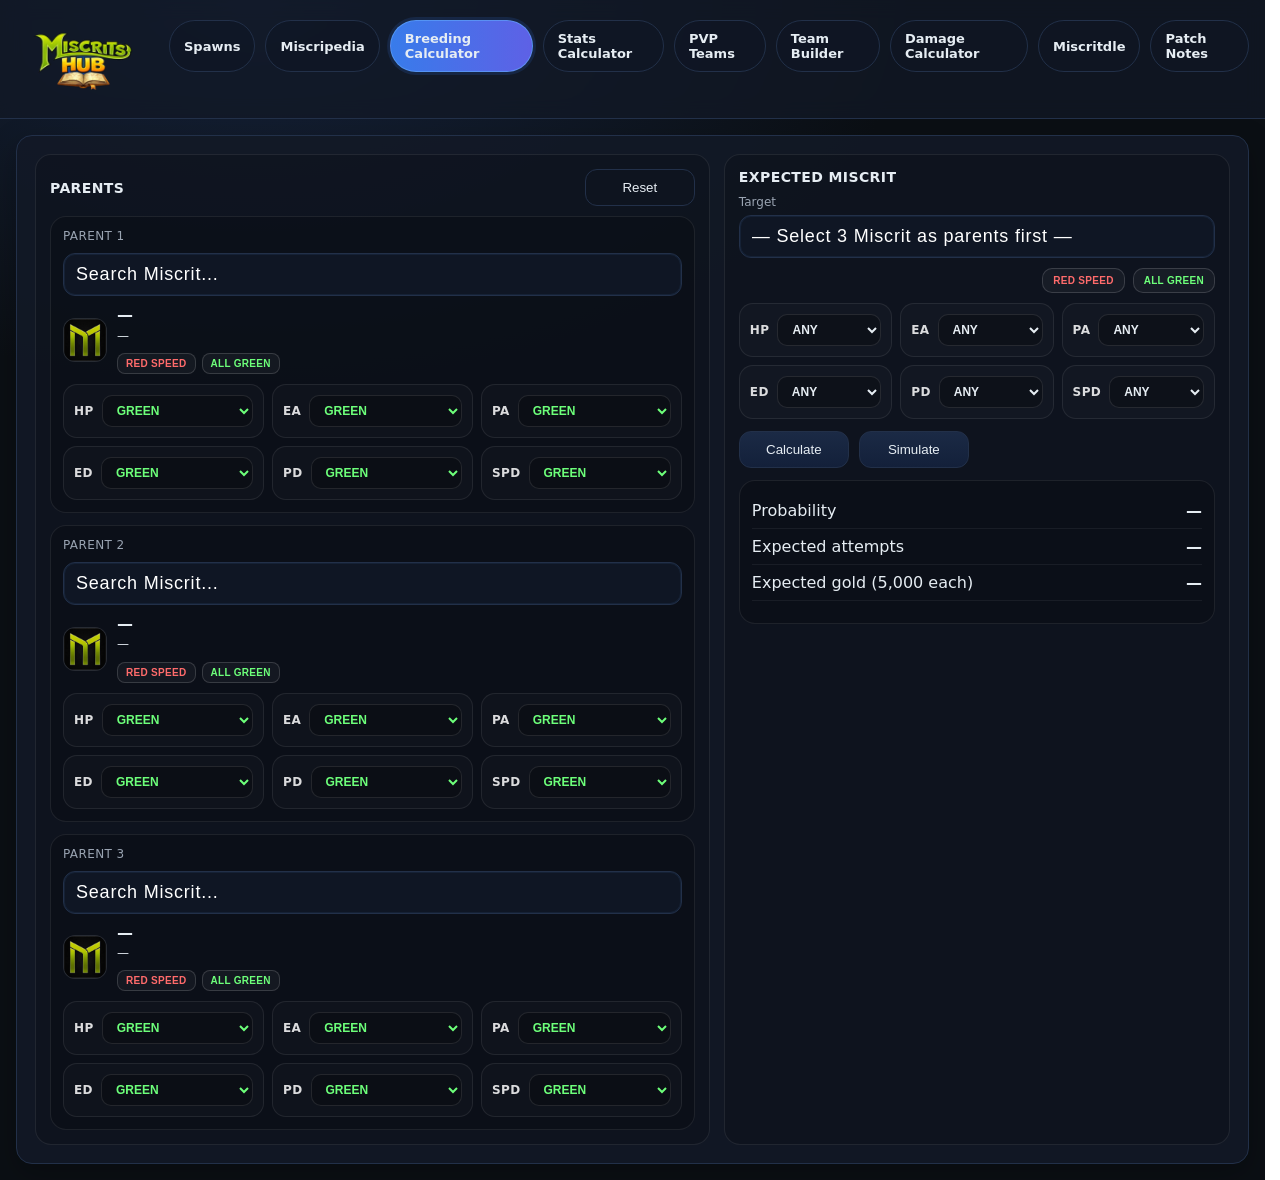
==== commit e168b442: "Added Miscripedia" ====
--- a/html/breeding.html
+++ b/html/breeding.html
@@ -28,6 +28,7 @@
 
       <nav id="mainNav" class="topnav topnav--header" aria-label="Navegación principal">
         <a class="topnav__link" href="../index.html">Spawns</a>
+        <a class="topnav__link" href="../html/miscripedia.html">Miscripedia</a>
 				<a class="topnav__link is-active" href="../breeding.html">Breeding Calculator</a>
         <a class="topnav__link" href="../html/statscalculator.html">Stats Calculator</a>
         <a class="topnav__link" href="./pvp.html">PVP Teams</a>
--- a/styles.css
+++ b/styles.css
@@ -2243,5 +2243,4 @@
   display: block;
   user-select: none;
   -webkit-user-drag: none;
-}
-
+}
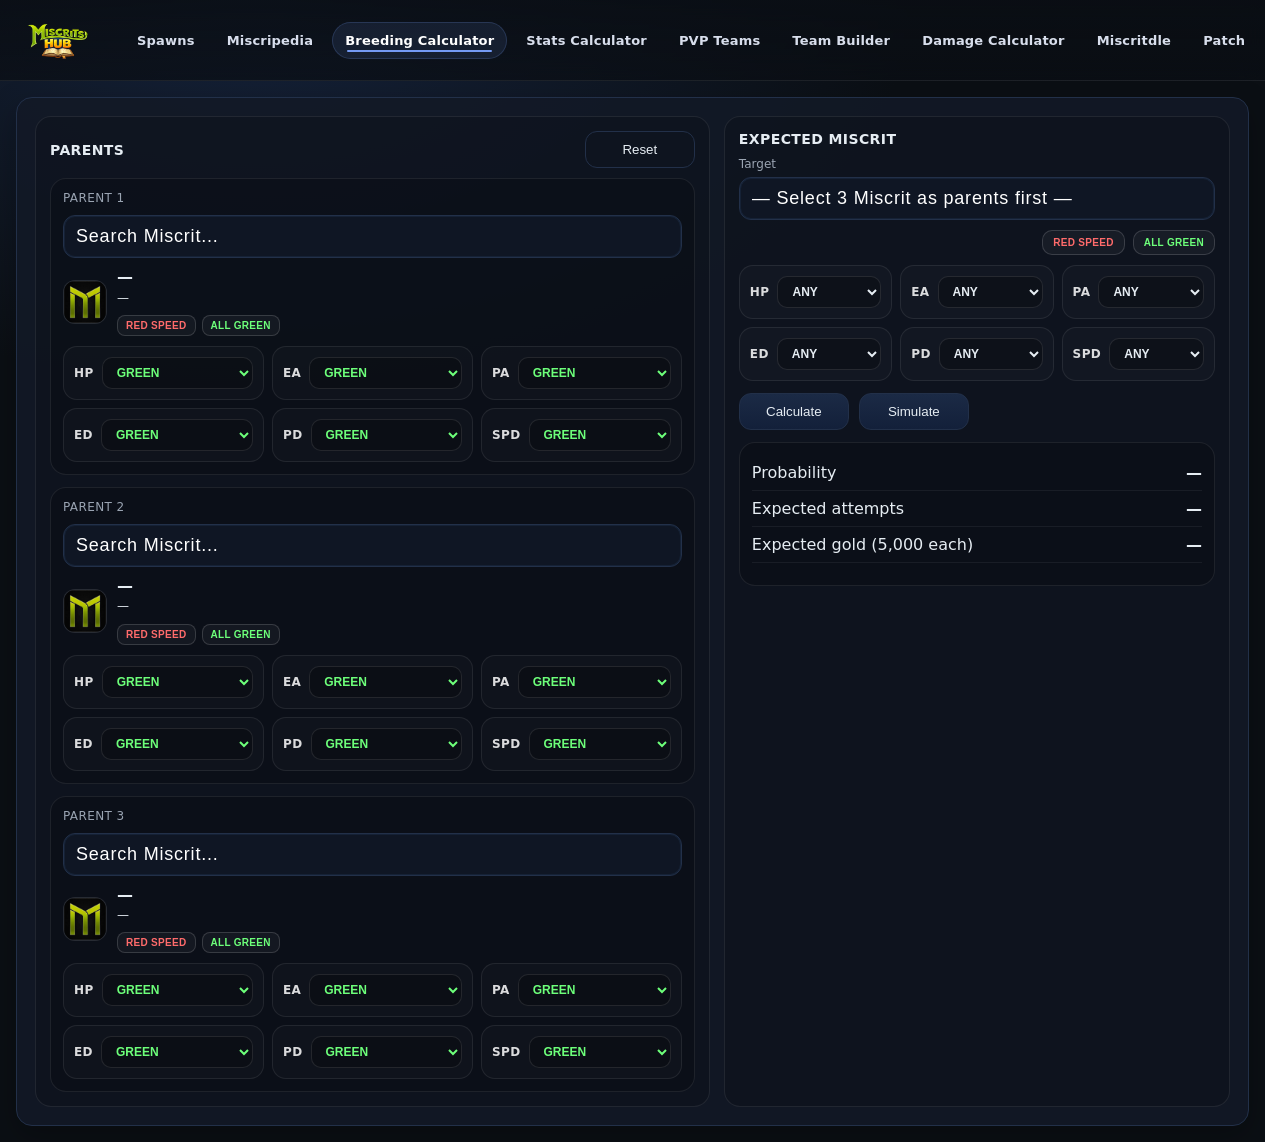
==== commit a5564a52: "new navbar + modify db" ====
--- a/html/breeding.html
+++ b/html/breeding.html
@@ -13,29 +13,38 @@
 </head>
 
 <body>
-  <header class="top">
-    <div class="wrap topbar">
+  <header class="siteHeader">
+    <div class="wrap siteHeader__inner">
       <a class="brand" href="../index.html" aria-label="Ir a Miscrits Hub">
-        <img src="../assets/images/logo.png" alt="Miscrits Hub" class="brand__logo" draggable="false" />
+        <img
+          src="../assets/images/logo.png"
+          alt="Miscrits Hub"
+          class="brand__logo"
+          draggable="false"
+        />
       </a>
-      <button class="navToggle" id="navToggle"
-              type="button"
-              aria-label="Abrir menú"
-              aria-controls="mainNav"
-              aria-expanded="false">
-              <img class="navToggle__icon" src="../assets/images/icons/menu.png" alt="">
+
+      <button
+        class="navToggle"
+        id="navToggle"
+        type="button"
+        aria-label="Abrir menú"
+        aria-controls="mainNav"
+        aria-expanded="false"
+      >
+        <img class="navToggle__icon" src="../assets/images/icons/menu.png" alt="" />
       </button>
 
-      <nav id="mainNav" class="topnav topnav--header" aria-label="Navegación principal">
-        <a class="topnav__link" href="../index.html">Spawns</a>
-        <a class="topnav__link" href="../html/miscripedia.html">Miscripedia</a>
-				<a class="topnav__link is-active" href="../breeding.html">Breeding Calculator</a>
-        <a class="topnav__link" href="../html/statscalculator.html">Stats Calculator</a>
-        <a class="topnav__link" href="./pvp.html">PVP Teams</a>
-        <a class="topnav__link" href="../html/teambuilder.html">Team Builder</a>
-        <a class="topnav__link" href="../damage.html">Damage Calculator</a>
-        <a class="topnav__link" href="../miscritdle.html">Miscritdle</a>
-        <a class="topnav__link" href="../html/patchs.html">Patch Notes</a>
+      <nav id="mainNav" class="siteNav" aria-label="Navegación principal">
+        <a class="siteNav__link" href="../index.html">Spawns</a>
+        <a class="siteNav__link" href="../html/miscripedia.html">Miscripedia</a>
+        <a class="siteNav__link is-active" href="../html/breeding.html">Breeding Calculator</a>
+        <a class="siteNav__link" href="../html/statscalculator.html">Stats Calculator</a>
+        <a class="siteNav__link" href="../html/pvp.html">PVP Teams</a>
+        <a class="siteNav__link" href="../html/teambuilder.html">Team Builder</a>
+        <a class="siteNav__link" href="../html/damage.html">Damage Calculator</a>
+        <a class="siteNav__link" href="../html/miscritdle.html">Miscritdle</a>
+        <a class="siteNav__link" href="../html/patchs.html">Patch Notes</a>
       </nav>
     </div>
   </header>
--- a/styles.css
+++ b/styles.css
@@ -2243,4 +2243,226 @@
   display: block;
   user-select: none;
   -webkit-user-drag: none;
-}+}
+
+.tagGrid{
+  display:flex;
+  flex-wrap:wrap;
+  gap:8px;
+}
+
+.tagOpt{
+  padding:8px 12px;
+  border-radius:999px;
+  border:1px solid rgba(242,181,68,.25);
+  background: rgba(0,0,0,.35);
+  color: var(--gold);
+  font-weight:800;
+  cursor:pointer;
+  user-select:none;
+}
+
+.tagOpt.is-on{
+  background: rgba(242,181,68,.18);
+  border-color: rgba(242,181,68,.55);
+}
+
+/* ===============================
+   NAVBAR
+================================ */
+
+.siteHeader{
+  position: sticky;
+  top: 0;
+  z-index: 100;
+  border-bottom: 1px solid rgba(255,255,255,.08);
+
+  background:
+    linear-gradient(180deg, rgba(10,14,20,.88), rgba(10,14,20,.72));
+  backdrop-filter: blur(12px);
+}
+
+.siteHeader__inner{
+  display:flex;
+  align-items:center;
+  gap:16px;
+  padding-top: 12px;
+  padding-bottom: 12px;
+  min-width: 0;
+}
+
+.brand{
+  display:flex;
+  align-items:center;
+  flex: 0 0 auto;
+  text-decoration:none;
+}
+
+.brand__logo{
+  height: 56px;
+  width:auto;
+  display:block;
+  object-fit:contain;
+}
+
+.siteNav{
+  display:flex;
+  align-items:center;
+  gap: 6px;
+  margin-left: 8px;
+  min-width: 0;
+
+  overflow-x: auto;
+  -webkit-overflow-scrolling: touch;
+  scrollbar-width: none;
+}
+
+.siteNav::-webkit-scrollbar{ display:none; }
+
+.siteNav__link{
+  position: relative;
+  display:inline-flex;
+  align-items:center;
+  justify-content:center;
+
+  padding: 10px 12px;
+  border-radius: 999px;
+
+  color: rgba(234,241,255,.92);
+  text-decoration: none;
+
+  font-weight: 800;
+  font-size: 13px;
+  letter-spacing: .2px;
+
+  border: 1px solid transparent;
+  background: transparent;
+
+  white-space: nowrap;
+  transition: background .15s ease, border-color .15s ease, color .15s ease, transform .15s ease;
+}
+
+.siteNav__link:hover{
+  background: rgba(255,255,255,.06);
+  border-color: rgba(255,255,255,.08);
+  transform: translateY(-1px);
+}
+
+.siteNav__link::after{
+  content:"";
+  position:absolute;
+  left: 14px;
+  right: 14px;
+  bottom: 6px;
+  height: 2px;
+  border-radius: 999px;
+  background: rgba(122,162,255,.0);
+  transform: scaleX(.6);
+  transform-origin: center;
+  transition: background .15s ease, transform .15s ease;
+}
+
+.siteNav__link.is-active{
+  color: #ffffff;
+  background: rgba(122,162,255,.10);
+  border-color: rgba(122,162,255,.18);
+}
+
+.siteNav__link.is-active::after{
+  background: rgba(122,162,255,.95);
+  transform: scaleX(1);
+}
+
+.navToggle{
+  margin-left: auto;
+  width: 44px;
+  height: 44px;
+  padding: 0;
+  border: 1px solid rgba(255,255,255,.10);
+  border-radius: 999px;
+  background: rgba(255,255,255,.04);
+  display: none;
+  place-items: center;
+  cursor: pointer;
+  transition: transform .15s ease, border-color .15s ease, background .15s ease;
+}
+
+.navToggle:hover{
+  transform: translateY(-1px);
+  border-color: rgba(122,162,255,.25);
+  background: rgba(255,255,255,.06);
+}
+
+.navToggle__icon{
+  width: 26px;
+  height: 26px;
+  display:block;
+  user-select:none;
+  -webkit-user-drag:none;
+}
+
+.siteHeader,
+.siteHeader__inner{
+  overflow: visible;
+}
+
+.siteNav{
+  overflow-x: auto;
+  overflow-y: visible;
+  padding-top: 2px;
+  padding-bottom: 2px;
+}
+
+.siteNav__link:hover{
+  transform: none;
+}
+
+/* ===============================
+   MOBILE: panel desplegable
+================================ */
+
+@media (max-width: 820px){
+  .navToggle{ display: grid; }
+
+  .siteNav{
+    display:none;
+    position: absolute;
+    top: calc(100% + 10px);
+    left: 16px;
+    right: 16px;
+
+    padding: 10px;
+    border-radius: 16px;
+
+    background: rgba(10,14,20,.96);
+    border: 1px solid rgba(255,255,255,.10);
+    box-shadow: 0 20px 60px rgba(0,0,0,.55);
+    backdrop-filter: blur(12px);
+
+    overflow: visible;
+    flex-direction: column;
+    gap: 8px;
+  }
+
+  .siteNav.is-open{ display:flex; }
+
+  .siteNav__link{
+    width: 100%;
+    justify-content: flex-start;
+    padding: 12px 14px;
+    border-radius: 14px;
+    font-size: 14px;
+  }
+
+  .siteNav__link::after{
+    left: 14px;
+    right: 14px;
+    bottom: 8px;
+  }
+
+  .siteHeader__inner{ position: relative; }
+}
+
+@media (max-width: 460px){
+  .brand__logo{ height: 52px; }
+}
